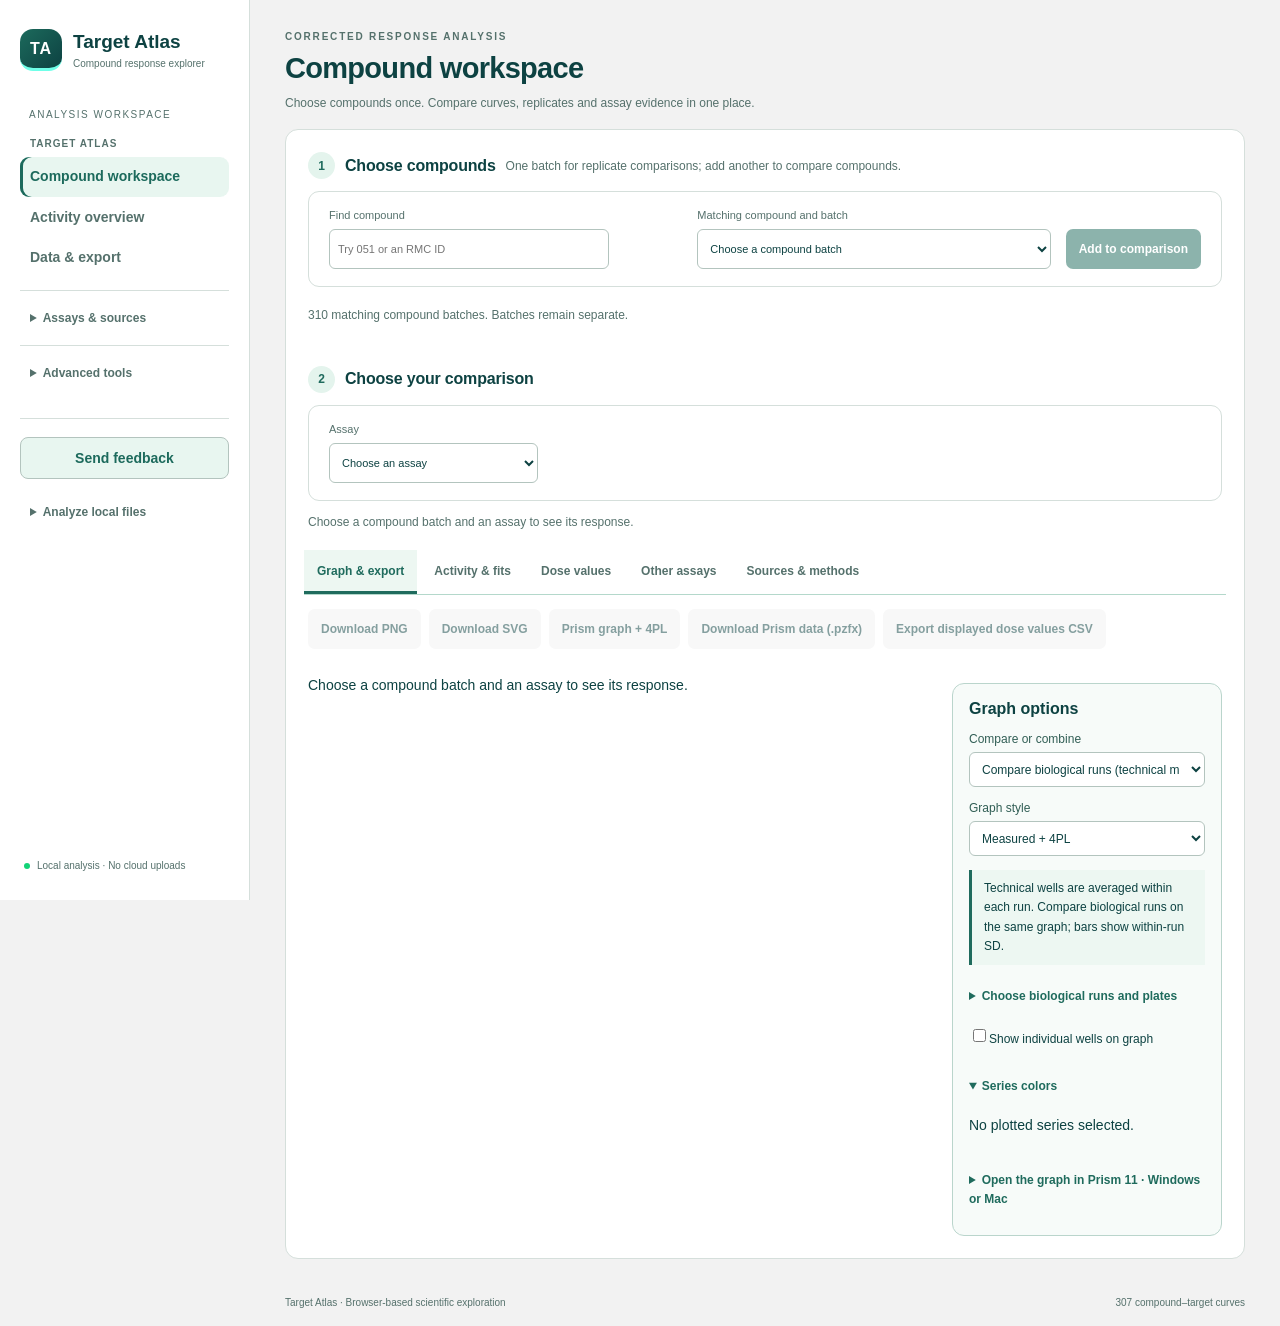
==== index.html @ edbc0d54 "Open compound workspace without preselected compounds or assays Require explicit compound, assay and" ====
<!doctype html>
<html lang="en">
<head><meta charset="utf-8"><meta name="viewport" content="width=device-width,initial-scale=1"><title>Target Atlas</title><link rel="stylesheet" href="./style.css?v=campaign-comparison-1"><link rel="stylesheet" href="./qc-view.css?v=green-heatmap-1"><link rel="stylesheet" href="./repeat-review.css?v=layout-polish-1"><link rel="stylesheet" href="./instrument-view.css?v=rvmd-palette-1"><link rel="stylesheet" href="./cypa-view.css?v=rvmd-palette-1"><link rel="stylesheet" href="./assays-view.css?v=rvmd-palette-1"><link rel="stylesheet" href="./crosslink-view.css?v=typed-compound-1"><link rel="stylesheet" href="./compound-batches.css?v=filtered-search-1"><link rel="stylesheet" href="./batch-comparison.css?v=rvmd-palette-1"><link rel="stylesheet" href="./data-export-view.css?v=aligned-filters-1"><link rel="stylesheet" href="./data-sources.css?v=rvmd-palette-1"><link rel="stylesheet" href="./scientist-start.css?v=layout-polish-1"><link rel="stylesheet" href="./feedback.css?v=rvmd-palette-1"><link rel="stylesheet" href="./compound-graphs.css?v=axis-menus-1"><link rel="stylesheet" href="./workspace.css?v=compact-bdr-3"></head>
<body>
<aside class="sidebar">
  <a href="#" class="brand"><span class="brand-mark">TA</span><span>Target Atlas<small>Compound response explorer</small></span></a>
  <a class="atlas-skip" href="#pageTitle">Go to data and results ↓</a>
  <div class="workspace-label">ANALYSIS WORKSPACE</div>
  <nav aria-label="Analysis views">
    <section class="nav-group workspace-primary"><h2>Target Atlas</h2><button class="nav-item" data-view="runComparison"><span class="nav-sequence" aria-hidden="true"></span>Compound workspace</button><button class="nav-item selected" data-view="overview"><span class="nav-sequence" aria-hidden="true"></span>Activity overview</button><button class="nav-item" data-view="dataExport"><span class="nav-sequence" aria-hidden="true"></span>Data &amp; export</button></section>
<details class="nav-tools"><summary>Assays &amp; sources</summary><button class="nav-item" data-view="assayEvidence"><span class="nav-sequence" aria-hidden="true"></span>Kd1 &amp; TR-FRET</button><button class="nav-item" data-view="crosslinking"><span class="nav-sequence" aria-hidden="true"></span>Crosslinking</button><button class="nav-item" data-view="dataSources"><span class="nav-sequence" aria-hidden="true"></span>Data sources</button></details>
<details class="nav-tools"><summary>Advanced tools</summary><button class="nav-item" data-view="curves"><span class="nav-sequence" aria-hidden="true"></span>Dose–response curves</button><button class="nav-item" data-view="compoundGraphs"><span class="nav-sequence" aria-hidden="true"></span>Compare compounds</button><button class="nav-item" data-view="batchComparison"><span class="nav-sequence" aria-hidden="true"></span>Compare batches</button><button class="nav-item" data-view="biologicalReplicates"><span class="nav-sequence" aria-hidden="true"></span>Compare replicates 1 &amp; 2</button><button class="nav-item" data-view="configurationComparison" hidden><span class="nav-sequence" aria-hidden="true"></span>Compare configurations</button><button class="nav-item" data-view="map"><span class="nav-sequence" aria-hidden="true"></span>Compound map</button><button class="nav-item" data-view="results"><span class="nav-sequence" aria-hidden="true"></span>Parameters &amp; hits</button><button class="nav-item" data-view="cypaDependency"><span class="nav-sequence" aria-hidden="true"></span>CypA inhibitor comparison</button><button class="nav-item" data-view="sourceReport"><span class="nav-sequence" aria-hidden="true"></span>Source parameter report</button><button class="nav-item" data-view="instrumentReadings"><span class="nav-sequence" aria-hidden="true"></span>Instrument readings</button><button class="nav-item" data-view="plateQC"><span class="nav-sequence" aria-hidden="true"></span>Raw plate QC</button><button class="nav-item" data-view="repeatQC"><span class="nav-sequence" aria-hidden="true"></span>Technical replicate review</button><button class="nav-item" data-view="normalizationAudit"><span class="nav-sequence" aria-hidden="true"></span>GDS normalization check</button><button class="nav-item" data-view="layoutAudit"><span class="nav-sequence" aria-hidden="true"></span>Verified plate assignments</button><button class="nav-item" data-view="methods"><span class="nav-sequence" aria-hidden="true"></span>Analysis methods</button></details>
  </nav>
  <section class="atlas-feedback-entry" aria-label="Feedback"><button id="sendAtlasFeedback" type="button">Send feedback</button></section>
  <details class="upload-tools"><summary>Analyze local files</summary><section class="upload-panel"><h2>Analyze files locally</h2><p>Choose corrected wells and matching parameters. Files stay in your browser and do not update the shared Atlas.</p>
    <label class="upload-box" for="files">Choose Excel or CSV files<input id="files" type="file" accept=".xlsx,.csv" multiple><span id="fileNames">.xlsx or tidy .csv</span></label>
    <button id="analyze" class="primary full">Analyze files</button>
    <details><summary>Paste a data table</summary><label class="sr-only" for="paste">CSV or tab-separated data</label><textarea id="paste" placeholder="compound,target,concentration_um,response,replicate" rows="6"></textarea><button id="analyzePaste" class="secondary full">Analyze pasted values</button></details>
    <a class="subtle-link" href="./template.csv" download>Download input template</a>
    <button id="demo" class="text-button">Reload selected Benchling ID</button>
  </section>
  </details>
  <div class="local-tag"><span></span>Local analysis · No cloud uploads</div>
</aside>
<main>
<details id="scientistStart" class="panel scientist-start" open>
  <summary><span><strong>Start with a question</strong><small>Choose a compound, an assay, a source file, or an export.</small></span></summary>
  <div class="scientist-start-grid">
    <section class="start-card"><h2>Find a compound</h2><p>Enter a base ID such as RMC-0741051, then choose its batch. Curves use the selected Benchling ID.</p><button type="button" class="secondary" data-start-view="curves" data-start-focus="globalCompoundSearch">Find compound curves</button></section>
    <section class="start-card"><h2>Browse an assay</h2><p>Choose selectivity, orientation, or Cyclin D1/CypA in the Benchling ID menu.</p><div class="start-assay-links"><button type="button" data-start-view="assayEvidence">Kd1 &amp; TR-FRET</button><button type="button" data-start-view="crosslinking">Crosslinking</button></div><button type="button" class="secondary" data-start-view="overview" data-start-focus="studySelect">Choose a Benchling ID</button></section>
    <section class="start-card"><h2>Trace a result</h2><p>See the source files and sheets, Benchling IDs, and guidance for reading each assay.</p><button type="button" class="secondary" data-start-view="dataSources">View data sources</button></section>
    <section class="start-card"><h2>Choose data to export</h2><p>Select data categories, measurements, and columns. Review the export scope before downloading.</p><button type="button" class="secondary" data-start-view="dataExport">Open data &amp; export</button></section>
  </div>
  <p class="start-context-note">Batch identifies the compound material. Plate, condition, time point, and replicate describe the experiment and remain separate.</p>
  <div class="start-sharing"><div><h2>Share this section</h2><p>The link opens this section with its Benchling ID and run settings. To share exact data selections, export Excel and include its Export details sheet.</p></div><button id="copyAtlasLink" type="button" class="secondary">Copy section link</button><p id="atlasShareStatus" class="start-share-status" role="status" aria-live="polite"></p></div>
</details><section class="panel study-select"><label for="studySelect">Benchling ID<select id="studySelect" aria-label="Benchling ID"><option value="EXP26007301">EXP26007301 · Cyclin D3 / E1 / K / CDK4</option><option value="EXP26007104">EXP26007104 · Cyclin D1 tag configurations</option><option value="EXP26003438">EXP26003438 · Cyclin D1/CypA follow-up</option></select></label><label id="selectivityReplicateField" for="selectivityReplicate" hidden>Selectivity biological replicate<select id="selectivityReplicate"><option value="1">Replicate 1 · 9 Oct 2026</option><option value="2" selected>Replicate 2 · 15 Oct 2026</option><option value="compare">Compare replicates 1 &amp; 2</option></select></label><label id="selectivityReferencePlateField" hidden>RMC-0741051 reference plate<select id="selectivityReferencePlate"><option value="1">Plate 1 · same batch -001</option><option value="2">Plate 2 · same batch -001</option></select></label><label id="d1ReplicateField" for="d1Replicate" hidden>Cyclin D1 biological replicate<select id="d1Replicate"><option value="1">Replicate 1 · 2 Sep 2026</option><option value="2">Replicate 2 · 3 Sep 2026</option><option value="compare">Compare replicates 1 &amp; 2</option></select></label><label id="d1ConditionField" for="d1Condition" hidden>CypA inhibitor condition<select id="d1Condition"><option value="A">A · No CypA inhibitor</option><option value="B" selected>B · +25 µM CypA inhibitor</option></select></label><label id="orientationReplicateField" hidden>Orientation biological replicate<select id="orientationReplicate"><option value="1">Replicate 1 · 25 Sep 2026</option><option value="2">Replicate 2 · 30 Sep 2026</option><option value="compare">Compare replicates 1 &amp; 2</option></select></label><label id="orientationModeField" hidden>Response source<select id="orientationMode"><option value="gds">Latest GDS corrected · ratio based</option><option value="ratio">Ratio normalized · independent reanalysis</option></select></label><div class="study-actions"><button id="openDataSources" type="button" class="secondary">View data sources</button><button id="compareReplicates" class="primary compare-replicates-button">Compare replicates 1 &amp; 2</button></div></section>
<section class="panel experiment-profile"><div class="eyebrow">ASSAY CONTEXT</div><h2 id="experimentTitle"></h2><p id="experimentDescription"></p><p><strong>Benchling ID:</strong> <span id="experimentId"></span></p><div id="studyContext"></div><p id="studyLinks"></p><details><summary>Edit assay details</summary><form id="profileForm"><label>Assay title<input id="profileTitle" required></label><label>Description<textarea id="profileDescription" rows="2"></textarea></label><label>Benchling ID<input id="profileId"></label><label>Benchling link (optional)<input id="profileBenchling" placeholder="Not entered"></label><button class="secondary" type="submit">Save details in this browser</button><p class="section-note">Update these details when loading another assay. Local edits are not published to colleagues.</p></form></details></section>
  <header class="page-header"><div><div class="eyebrow">CORRECTED RESPONSE ANALYSIS</div><h1 id="pageTitle">Activity overview</h1><p id="datasetLabel">Loading the selected Benchling ID…</p></div><div class="activity-controls"><div class="threshold-field"><label for="threshold">Active when Cmax &gt;</label><input id="threshold" type="number" value="120" step="1"><select id="cmaxPreset" aria-label="Cmax preset"><option value="100">100</option><option value="110">110</option><option value="120" selected>120</option><option value="130">130</option><option value="150">150</option><option value="custom">Custom</option></select><span>Strict cutoff · unrounded values</span></div><label class="ec50-field" for="ec50Range">Reported EC50 range<select id="ec50Range"><option value="all">All ranges (Cmax only)</option><option value="le1">≤1 µM</option><option value="one3">&gt;1–3 µM</option><option value="three10">&gt;3–10 µM</option><option value="gt10">&gt;10 µM</option></select></label></div></header>
  <form id="globalCompoundForm" class="panel global-compound-search" role="search" aria-label="Find a compound across analysis views"><label for="globalCompoundSearch">Find a compound<input id="globalCompoundSearch" type="search" placeholder="Type a full or partial RMC ID" autocomplete="off"></label><datalist id="compoundNames"></datalist><button class="primary" type="submit">Open curves</button><button id="globalCompareBatches" class="secondary" type="button">Compare batches</button><button id="globalCompareCompound" class="secondary" type="button">Compare replicates 1 &amp; 2</button><p id="globalCompoundStatus" class="section-note" role="status" aria-live="polite">Search by full ID or part of the number. Choose a suggestion to distinguish batches.</p></form>
  <div id="status" class="status" role="status" aria-live="polite" hidden></div>
  <div id="orientationNotice" hidden></div><div id="selectivityIdentityNotice" class="assay-notice" hidden></div><div id="basisNote" class="basis-note"></div><p id="filterNote" class="filter-note" role="status" aria-live="polite"></p>
  <section id="overview" class="view">
    <label class="check reference-toggle" id="referenceToggle"><input id="includeReference" type="checkbox">Include positive reference in activity summaries</label><p id="referenceNote" class="section-note"></p><div id="metrics" class="metrics"></div><div id="sourceSummary"></div>
    <div class="two-col"><section class="panel"><div class="panel-heading"><div><h2 id="rankingTitle">Which target has the most hits?</h2><p>Active compounds / compounds tested per target</p></div><button class="export-svg" data-plot="ranking" aria-label="Export target ranking as SVG">Export SVG</button></div><div id="ranking" class="plot"></div></section>
    <section class="panel"><div class="panel-heading"><div><h2>Activity overlap</h2><p>Exact combinations of active targets</p></div><button class="export-svg" data-plot="overlap" aria-label="Export activity overlap as SVG">Export SVG</button></div><div id="overlap" class="plot"></div></section></div>
    <section class="panel overview-leader-panel"><div class="panel-heading"><div><h2>Compounds with the highest response and reported potency</h2><p>Lower EC50 indicates stronger potency. Bound values such as &gt;10 µM are excluded from exact EC50 rankings. All tied leaders are shown; QC flags remain visible.</p></div><label>Ranking scope<select id="overviewLeaderScope"><option value="all">All included compounds</option><option value="active">Meets selected activity criteria</option></select></label></div><p id="overviewLeaderContext" class="section-note"></p><div id="overviewLeaders" class="table-scroll"></div><p class="section-note">Each summary uses the selected biological replicate, condition and response source separately. Cmax rankings are separated by measurement basis when definitions differ. These are descriptive rankings, not tests of biological significance.</p></section>
    <section class="panel potency-panel"><div class="panel-heading"><div><h2>Compound counts by EC50 range</h2><p>Click a count to see and search its compounds. Each batch–target pair is counted once. Both tables use the Cmax cutoff above, with their own measurement basis; the reported EC50 filter does not restrict these tables.</p><p class="potency-scroll-hint">Swipe tables sideways to see all ranges and result columns.</p></div></div><h3>GDS-reported EC50</h3><p id="potencyGdsContext" class="section-note"></p><div id="potencySummary" class="table-scroll"></div><h3 class="potency-refit-heading">Independent-fit EC50</h3><p id="potencyRefitContext" class="section-note"></p><div id="potencyRefitSummary" class="table-scroll"></div><details class="potency-explanation"><summary>What is an independent fit?</summary><p>A separate 4-parameter dose–response fit calculated from the measured well responses. It estimates the concentration halfway between its fitted lower and upper response levels. These are existing atlas estimates, not new measurements. They can differ from GDS because fitting settings and response processing differ. The atlas fit uses free lower and upper response levels and a Hill slope constrained to 0.1–5. Its EC50 search can extend beyond the tested concentrations.</p><p>Flagged fits remain in the counts and carry warnings in the lists and exports. Check the curve before interpreting them: an estimate outside the tested range or from a poorly constrained curve is uncertain. GDS qualifiers and source QC remain separate; a bound is assigned only when its entire allowed range fits a single band.</p></details><section id="overviewCompoundList" class="overview-compound-list" aria-labelledby="overviewListHeading" hidden><div class="panel-heading"><h3 id="overviewListHeading" tabindex="-1"></h3><button id="closeOverviewList" type="button" class="secondary">Close compound list</button></div><p id="overviewListContext" class="section-note"></p><div class="toolbar"><label>Find compound<input id="overviewListSearch" type="search" placeholder="Full or partial RMC ID" autocomplete="off"></label><button id="compareD1Campaign" type="button" class="secondary" hidden aria-expanded="false" aria-controls="campaignComparison">Compare with Cyclin D1/CypA</button><button id="graphOverviewList" type="button" class="primary">Graph these compounds</button><button id="exportOverviewList" type="button" class="secondary">Export visible compounds CSV</button></div><p id="overviewListCount" class="section-note" role="status" aria-live="polite"></p><section id="campaignComparison" hidden aria-labelledby="campaignComparisonHeading"><h3 id="campaignComparisonHeading" tabindex="-1">Compare with Cyclin D1/CypA</h3><p class="section-note">Cyclin D1/CypA · Benchling ID EXP26003438 · GDS-reported Cmax and EC50 · No CypA inhibitor. Biological replicate and run date are not identified in this source report.</p><p class="section-note">Exact compound-and-batch matches only. EC50 bounds and QC are retained. Cmax depends on the assay context; these results alone do not establish selectivity. The comparison follows the list and search above.</p><button id="exportCampaignComparison" type="button" class="secondary" disabled>Export visible comparison CSV</button><p id="campaignComparisonCount" class="section-note" role="status"></p><p class="potency-scroll-hint">Swipe sideways to compare both campaigns and see source details.</p><div id="campaignComparisonTable" class="table-scroll" tabindex="0" role="region" aria-label="GDS cross-campaign comparison"></div></section><div id="overviewListTable" class="table-scroll"></div></section></section>
    <section class="panel heat-panel"><div class="panel-heading"><div><h2 id="heatTitle">Compound × target activity map</h2><p>Click a cell to inspect its dose–response curve.</p></div><div class="compact-controls"><label>Find compound<input id="heatSearch" type="search" placeholder="Full or partial RMC ID" autocomplete="off"></label><button id="clearHeatSearch" class="secondary" type="button">Show all</button><label>Order<select id="heatOrder"><option value="activity">Active target count</option><option value="cluster">Clustered response profiles</option><option value="name">Compound name</option></select></label><label>Display<select id="heatMode"><option value="cmax">Cmax values</option><option value="binary">Meets selected criteria</option><option value="ec50">Reported EC50 ranges</option></select></label></div></div><div id="heatLegend" class="heat-legend"></div><p id="heatSearchCount" class="section-note" role="status" aria-live="polite"></p><div id="heatmap" class="table-scroll"></div></section>
  </section>
  <section id="runComparison" class="view" hidden></section><section id="compoundGraphs" class="view" hidden></section>
  <section id="curves" class="view" hidden>
    <div class="toolbar"><label>Find compound<input id="compoundSearch" type="search" list="compoundNames" placeholder="Type an RMC ID" autocomplete="off" aria-label="Type a compound RMC ID"></label><label>Compound<select id="compound"></select></label><label class="compound-batch-field">Batch<select id="compoundBatch" aria-label="Curve compound batch"></select></label><label class="check"><input id="sharedScale" type="checkbox" checked>Shared response scale</label><label class="check"><input id="showWells" type="checkbox" checked>Show individual wells</label><label class="check"><input id="residuals" type="checkbox">Show residuals</label><button id="previousCompound" class="secondary" aria-label="Previous compound">Previous</button><button id="nextCompound" class="secondary" aria-label="Next compound">Next</button><button id="compareCompoundGraphs" class="primary" type="button">Compare compounds on a graph</button><button id="compareCompoundBatches" class="secondary" type="button">Compare this compound’s batches</button><button id="compareCompoundReplicates" class="primary">Compare this compound · replicates 1 &amp; 2</button><button id="pdfSelected" class="secondary">Print / save compound PDF</button><button id="pdfAll" class="secondary">Print / save all curves PDF</button></div>
    <p id="curveSummary" class="section-note"></p><div id="curveSourcePotency"></div><div id="curveGrid" class="curve-grid"></div>
    <div class="legend"><span><i class="legend-line"></i>Dose means ± SD</span><span><i class="legend-line dashed"></i>Independent 4PL</span><span>○ Individual wells</span><span><i class="legend-line cutoff"></i>Activity cutoff</span></div><div id="curveAssays"></div><div id="curveCrosslink"></div>
  </section>
  <section id="map" class="view" hidden>
    <div class="two-col map-layout"><section class="panel"><div class="panel-heading"><div><h2 id="mapTitle">Compound response similarity</h2><p id="mapDescription">PCA of standardized Cmax profiles. Nearby points have similar measured responses.</p></div><button class="export-svg" data-plot="pca">Export SVG</button></div><div id="pca" class="plot"></div><div id="mapLegend" class="legend"></div><p id="pcaNote" class="section-note"></p></section>
    <section class="panel profile-panel"><h2 id="fingerprintTitle">Response fingerprint</h2><label class="stacked-label" for="mapCompoundSearch">Find compound<input id="mapCompoundSearch" type="search" list="compoundNames" placeholder="Full or partial RMC ID" autocomplete="off"></label><p id="mapCompoundSearchStatus" class="section-note" role="status" aria-live="polite"></p><label class="stacked-label">Selected compound<select id="mapCompound"></select></label><label class="stacked-label compound-batch-field">Batch<select id="mapCompoundBatch" aria-label="Map compound batch"></select></label><div id="fingerprint" class="plot"></div><button id="mapToCurves" class="secondary full">Inspect dose–response curves</button><p id="mapProfileDescription" class="section-note">Point colors identify the highest-response target. This map describes assay profiles, not chemical structures or mechanisms.</p></section></div>
    <section class="panel"><div class="panel-heading"><div><h2 id="correlationTitle">Target profile relationships</h2><p>Spearman correlation of compound Cmax ranks across targets</p></div></div><div id="correlation" class="table-scroll"></div><p class="section-note">Descriptive correlations only. Shared activity does not demonstrate a shared mechanism.</p></section>
  </section>
  <section id="dataSources" class="view" hidden></section><section id="dataExport" class="view" hidden></section>
  <section id="results" class="view" hidden>
    <div class="toolbar"><label>Search compound<input id="search" type="search" placeholder="RMC-…"></label><label>Target<select id="targetFilter"><option value="">All targets</option></select></label><label>Source classification<select id="sourceMode"><option value="">All source classifications</option></select></label><label class="check"><input id="activeOnly" type="checkbox">Active only</label><button id="openDataExport" type="button" class="primary">Choose data &amp; export Excel / PDF</button><button id="exportVisibleResults" type="button" class="secondary">Export displayed table CSV</button><button id="exportResults" class="secondary">Export all parameters CSV</button><button id="exportActive" class="primary">Export active compounds CSV</button></div><p id="resultCount" class="section-note"></p><div id="resultsTable" class="table-scroll result-table"></div>
  </section>
  <section id="plateQC" class="view" hidden></section><section id="repeatQC" class="view" hidden><div id="repeatReview"></div></section>
  <section id="batchComparison" class="view" hidden></section><section id="configurationComparison" class="view" hidden></section><section id="biologicalReplicates" class="view" hidden></section><section id="assayEvidence" class="view" hidden></section><section id="crosslinking" class="view" hidden></section><section id="cypaDependency" class="view" hidden></section><section id="instrumentReadings" class="view" hidden></section><section id="sourceReport" class="view" hidden></section><section id="normalizationAudit" class="view" hidden></section><section id="layoutAudit" class="view" hidden></section><section id="methods" class="view" hidden><div class="methods-layout"><section class="panel"><h2>How the analysis works</h2>
    <dl><dt>Corrected input</dt><dd>The analyzer format uses the QC Layer “Corrected” column. For tidy CSV, response values are used exactly as entered. All concentrations are in µM. Files are parsed locally without executing workbook instructions.</dd>
    <dt>Activity definition</dt><dd>Cmax strictly above the adjustable cutoff is active. When available, the matching parameter export’s “Activity (cmax)” is used. With corrected wells only, Cmax is the maximum observed dose mean and is labeled accordingly. These definitions can produce different hit lists.</dd>
    <dt>EC50 ranges and combined criteria</dt><dd>The ranges are ≤1, &gt;1 to ≤3, &gt;3 to ≤10, and &gt;10 µM. Choosing one range requires both Cmax above the cutoff and a reported EC50 assignable to that range. “All ranges” uses Cmax alone. Independent refits are not substituted for missing reported EC50. Qualified values are assigned only if their full allowed interval fits a single range: &gt;10 µM is in the &gt;10 range, whereas &gt;3 µM is unresolved. Missing and unresolved values remain distinct. Values within 1 × 10⁻⁷ relative of 1, 3 or 10 are treated as that boundary to accommodate float32 M-to-µM conversion noise; source values in exports are preserved.</dd>
    <dt>Reported parameters</dt><dd>Reported qAC50 values are converted from M to µM. Qualifiers such as “&gt;” are retained. Reported Sinf, S0, R², Valid and QC issues are kept separate from independent refits.</dd>
    <dt>Independent 4PL fit</dt><dd>Unweighted least squares on individual positive-dose wells. The baseline, high-dose plateau, EC50 and Hill slope are estimated. Increasing and decreasing curves are supported. Hill is bounded to 0.1–5; the EC50 search extends two log units beyond the tested doses. These fits do not reproduce the analyzer’s custom constraints.</dd>
    <dt>Model equation</dt><dd><code>y = S0 + (Sinf − S0) / [1 + (EC50 / x)^Hill]</code><br>The EC50 is the midpoint between fitted plateaus, not necessarily the concentration at which the response equals 50 or 120.</dd>
    <dt>Fit limitations</dt><dd>Flags identify out-of-range EC50, R² below 0.70, a slope at its bound, amplitude below 20 response units, extreme plateau extrapolation and non-monotonic dose means. Flags do not remove doses or override your Cmax activity rule.</dd>
    <dt>Replicates and exclusions</dt><dd>Masked or ignored wells are excluded. Zero-dose observations are shown in the dose table but excluded from log-axis fitting. SD reflects variation between wells at each dose; it is not a confidence interval or proof of biological reproducibility.</dd>
    <dt>Raw plate and replicate QC</dt><dd>Raw CV is 100 × sample SD / mean, calculated separately for each exported channel, only with at least two valid measurements and a positive mean. DMSO controls use source-assigned wells in column 22; inhibitory controls use column 23 (without HaloTag per experiment setup). Sample pairs must match compound, target, dose, plate and physical layout. Raw CV and corrected response gaps are distinct measures. Adjustable review flags and plate patterns are descriptive; they do not exclude wells or establish assay acceptance. Two technical wells do not establish biological reproducibility.</dd><dt>PCA compound map</dt><dd>Complete Cmax profiles are standardized separately for each target and decomposed by SVD. Axis labels show variance explained. Compounds with missing target values are excluded from PCA, with the excluded count displayed. Arrows show target loading directions, scaled for display.</dd>
    <dt>Heatmap clustering</dt><dd>Average-linkage hierarchical clustering using Euclidean distances between standardized Cmax profiles. The ordering highlights similar assay profiles; it does not discover chemical scaffolds.</dd>
    <dt>Activity overlap</dt><dd>Compounds are grouped by their exact set of active targets, including a “None” group. Each compound is counted once in the overlap view.</dd>
    <dt>Spearman relationships</dt><dd>Pairwise Spearman rank correlations use compounds tested on both targets. Ties receive average ranks. The pairwise sample size is shown; no p-values or causal interpretations are assigned.</dd>
    <dt>Scope</dt><dd>This is an exploratory browser application, not a validated replacement for Prism. The included Cyclin D1/CypA experiment has two biological replicates (folders 20260902 and 20260904); each is analyzed separately, and each has matched no-inhibitor and +25 µM CypA-inhibitor curves. This is descriptive with n=2: no biological significance tests or confidence intervals are supplied. Use an agreed statistical design and additional biological replicates for inferential comparisons. The selectivity experiment EXP26007301 also retains two separate biological runs (9 Oct and 15 Oct 2026), each with technical duplicates. Select a run for raw QC and individual results, or use Biological replicates for overlays and observed peak comparisons. No biological significance tests are performed.</dd></dl>
    <p><a href="https://www.graphpad.com/support/faq/will-prism-do-a-three-parameter-or-four-parameter-logistic-fit-to-my-data/" target="_blank" rel="noreferrer">GraphPad: four-parameter dose–response models</a> · <a href="https://scikit-learn.org/stable/modules/decomposition.html#pca" target="_blank" rel="noreferrer">PCA reference</a></p>
    </section><section class="panel"><h2>Current Benchling ID</h2><div id="experimentDetails"></div><h3>Upload formats</h3><p>Use the well-level and optional parameter-level analyzer exports from the same experiment. Upload one biological run at a time. Included biological runs can be compared in their dedicated views and are not pooled as technical wells.</p><p>Tidy input columns:</p><pre>compound,target,concentration_um,response,replicate</pre><p>One well per row. Optional columns: masked, ignored. Paste CSV or a table copied from Excel with these headers.</p><p>Uploaded values are parsed and analyzed inside your browser, with no data upload to a server. Reloading clears the analysis; export results you want to retain. Compound labels use the base RMC identifier with a separate Compound Management batch. Complete batch identifiers and original source labels are retained for data identity and export.</p></section></div></section>
  <footer>Target Atlas · Browser-based scientific exploration <span id="footerStats"></span></footer>
</main>
<div id="tooltip" class="tooltip" role="tooltip" hidden></div>
<script src="./graph-format.js?v=prism-axes-1"></script><script src="./parse.js?v=orientation-ratio-config-2"></script><script src="./client.js?v=orientation-ratio-config-2"></script><script src="./potency.js?v=rep2-gds-parameters-1"></script><script src="./overview-details.js?v=benchling-id-1"></script><script src="./exports.js?v=benchling-id-1"></script><script src="./plate-qc.js?v=rep2-gds-parameters-1"></script><script src="./qc-view.js?v=green-heatmap-1"></script><script src="./repeat-review.js?v=layout-polish-1"></script><script src="./instrument-view.js?v=rvmd-palette-1"></script><script src="./assays-view.js?v=compound-management-1"></script><script src="./cypa-view.js?v=compound-response-1"></script><script src="./normalization-view.js?v=rep2-gds-parameters-1"></script><script src="./selectivity-view.js?v=biological-graphs-1"></script><script src="./orientation-mapping.js?v=orientation-ratio-config-2"></script><script src="./orientation-view.js?v=prism-guidelines-1"></script><script src="./crosslink-hits.js?v=compound-management-1"></script><script src="./crosslink-compare.js?v=rvmd-palette-1"></script><script src="./crosslink-view.js?v=workspace-1"></script><script src="./engine.js?v=same-batch-1"></script><script src="./selectivity-identity.js?v=same-batch-1"></script><script src="./compound-batches.js?v=compound-management-1"></script><script src="./data-catalog.js?v=benchling-id-1"></script><script src="./data-export-view.js?v=benchling-id-1"></script><script src="./data-sources.js?v=benchling-id-1"></script><script src="./batch-comparison.js?v=compound-management-2"></script><script src="./compound-graphs.js?v=compound-response-1"></script><script src="./classification-counts.js?v=classification-list-1"></script><script src="./campaign-comparison.js?v=campaign-comparison-1"></script><script src="./prism-export.js?v=prism-handoff-1"></script><script src="./prism-native.js?v=compound-response-1"></script><script src="./graph-options.js?v=clickable-bdr-2"></script><script src="./run-comparison.js?v=neutral-workspace-1"></script><script src="./biological-graphs.js?v=prism-guidelines-1"></script><script src="./app.js?v=compound-response-1"></script>
<script src="./scientist-start.js?v=workspace-1"></script>
<script src="./feedback-config.js?v=feedback-1"></script>
<script src="./feedback.js?v=benchling-id-1"></script>
</body></html>
---- style.css ----
/* RVMD 2026 palette: Balanced Green #1C6A5C, Humble Green #0D4242,
   Sincere Green #55716C, Functional Gray #F2F2F2, mint #6FFFE8 and
   Progressive Green #13D377. Chart accents use the supplied secondary palette.
   Light green surfaces are tints; the source template stays outside the site. */
:root{--ink:#0d4242;--muted:#55716c;--blue:#1c6a5c;--border:#d5dfdb;--bg:#f2f2f2;--panel:#fff;--green:#1c6a5c;--orange:#c44202;font-family:-apple-system,BlinkMacSystemFont,'Segoe UI',Arial,sans-serif;color:var(--ink);font-size:14px}
*{box-sizing:border-box}body{margin:0;background:var(--bg)}button,input,select,textarea{font:inherit}button,a,input,select,summary{touch-action:manipulation}button{cursor:pointer}button:disabled{opacity:.5;cursor:wait}a{color:var(--blue)}.sidebar{position:fixed;inset:0 auto 0 0;width:250px;background:#fff;border-right:1px solid var(--border);padding:29px 20px;display:flex;flex-direction:column;overflow-y:auto;z-index:4}.brand{display:flex;align-items:center;gap:11px;color:var(--ink);font-size:19px;font-weight:650;text-decoration:none}.brand-mark{display:grid;place-items:center;width:42px;height:42px;border-radius:13px;color:#fff;background:var(--blue);font-size:16px;letter-spacing:1px}.brand small{display:block;font-size:10px;color:var(--muted);font-weight:450;margin-top:5px}.workspace-label{font-size:10px;letter-spacing:1.5px;color:#55716c;margin:38px 9px 15px}.nav-item{width:100%;border:0;background:transparent;text-align:left;padding:13px 10px;border-radius:9px;margin:2px 0;color:var(--muted);font-weight:550;display:flex;gap:13px;align-items:center}.nav-item span{font-size:11px;color:#95a1b4}.nav-item.selected{background:#e8f6f0;color:var(--blue)}.nav-item.selected span{color:var(--blue)}.upload-panel{margin-top:30px;padding-top:22px;border-top:1px solid var(--border)}.upload-panel h2{font-size:14px;margin:0 0 9px}.upload-panel p{font-size:12px;line-height:1.65;color:var(--muted);margin:0 0 15px}.upload-box{position:relative;display:block;background:#f7f9fc;border:1px dashed #b8c8df;border-radius:10px;padding:19px 11px;text-align:center;font-size:12px;color:var(--blue);cursor:pointer}.upload-box input{display:block;width:100%;margin:11px 0;font-size:10px;color:var(--muted)}.upload-box span{display:block;color:var(--muted);font-size:11px;overflow-wrap:anywhere;line-height:1.5}button.primary,button.secondary,.export-svg{border:0;border-radius:7px;padding:10px 13px;font-size:12px;font-weight:600;white-space:nowrap}.primary{background:var(--blue);color:#fff}.secondary,.export-svg{background:#f2f2f2;color:#0d4242}.primary:hover{background:#0d4242}.secondary:hover,.export-svg:hover{background:#dfe9f5}.full{width:100%;margin:13px 0 3px}.subtle-link,.text-button{display:block;margin:12px 0;font-size:11px;text-align:center}.text-button{width:100%;background:transparent;border:0;color:var(--blue);padding:0}.upload-panel details{margin-top:17px;color:var(--muted);font-size:12px}.upload-panel textarea{width:100%;margin-top:12px;font-size:11px;padding:10px;border:1px solid var(--border);border-radius:6px}.local-tag{margin-top:auto;padding:28px 4px 0;font-size:10px;color:#55716c;display:flex;gap:7px;align-items:center}.local-tag span{width:6px;height:6px;border-radius:50%;background:#13d377}main{margin-left:250px;padding:31px 35px 18px;max-width:1720px}.page-header{display:flex;align-items:flex-start;justify-content:space-between;gap:20px;margin-bottom:23px}.eyebrow{color:var(--muted);font-size:10px;letter-spacing:1.8px;font-weight:600}h1{font-size:29px;letter-spacing:-.7px;font-weight:650;margin:10px 0 8px}.page-header p{margin:0;color:var(--muted);font-size:12px;max-width:780px;line-height:1.7}.threshold-field{display:grid;grid-template-columns:auto 75px;gap:8px 12px;align-items:center;margin-top:9px;flex-shrink:0;font-size:12px}.threshold-field input{padding:9px 10px;font-size:16px;font-weight:600;width:75px}.threshold-field span{grid-column:1/3;font-size:10px;color:var(--muted);text-align:right}input,select,textarea{color:var(--ink);background:#fff;border:1px solid #b3c4be;border-radius:6px;padding:8px;min-height:35px}button:focus-visible,a:focus-visible,input:focus-visible,select:focus-visible{outline:3px solid #1c6a5c;outline-offset:2px}.basis-note{font-size:11px;color:var(--muted);line-height:1.7;margin:-4px 0 19px}.status{border-radius:8px;padding:14px 17px;background:#e8f0ff;color:#275490;margin-bottom:17px;font-size:13px}.status.error{background:#fcece9;color:#9e3b2e}.metrics{display:grid;grid-template-columns:repeat(4,minmax(0,1fr));gap:15px;margin-bottom:22px}.metric{background:#fff;border:1px solid var(--border);border-radius:12px;padding:20px}.metric-label{font-size:11px;color:var(--muted);margin-bottom:9px}.metric-value{font-size:28px;font-weight:600;letter-spacing:-.7px}.metric-note{font-size:11px;color:var(--muted);margin-top:8px}.metric.highlight{background:#e8f6f0;border-color:#a6cfc1}.two-col{display:grid;grid-template-columns:1.03fr 1fr;gap:20px}.panel{background:var(--panel);border:1px solid var(--border);border-radius:13px;padding:22px;min-width:0}.panel-heading{display:flex;justify-content:space-between;align-items:flex-start;gap:12px;margin-bottom:16px}.panel h2,.panel-heading h2{margin:0;font-size:15px;font-weight:650;letter-spacing:-.2px}.panel-heading p{font-size:11px;line-height:1.6;color:var(--muted);margin:7px 0 0}.panel h3{font-size:13px;margin:25px 0 10px}.plot{width:100%;min-height:100px}.plot svg{display:block;width:100%;overflow:visible}.plot text{font-family:-apple-system,BlinkMacSystemFont,'Segoe UI',Arial,sans-serif;fill:var(--muted);font-size:11px}.plot .axis-title{font-size:11px;fill:var(--muted)}.plot .plot-title{font-size:13px;fill:var(--ink);font-weight:600}.plot .gridline{stroke:#e5eaf1;stroke-width:1}.plot .strong-label{fill:var(--ink);font-weight:600}.heat-panel{margin-top:21px}.compact-controls{display:flex;gap:14px;flex-wrap:wrap}.compact-controls label{display:flex;gap:8px;align-items:center;font-size:11px;color:var(--muted)}.compact-controls select{font-size:11px;padding:6px;min-height:30px}.table-scroll{overflow-x:auto;width:100%}table{border-collapse:collapse;width:100%;font-size:12px}th{text-align:left;color:var(--muted);font-weight:550;background:#f2f2f2;padding:12px 13px;border-bottom:1px solid var(--border);white-space:nowrap}td{padding:10px 13px;border-bottom:1px solid #edf0f4;white-space:nowrap}td.num,th.num{text-align:right;font-variant-numeric:tabular-nums}.heatmap-table{table-layout:fixed;min-width:600px}.heatmap-table th:first-child{width:215px}.heatmap-table th:last-child{width:90px}.heatmap-table td{padding:5px 8px;border:0;height:39px}.heatmap-table td:first-child{font-weight:550}.heatmap-table td button{border:0;width:100%;padding:9px 7px;border-radius:4px;text-align:center;font-size:12px;font-weight:550;position:relative}.heatmap-table td button .qc-dot{position:absolute;right:5px;top:3px;font-size:9px}.heatmap-table td button:hover{outline:2px solid #1c6a5c;outline-offset:-2px}.heat-legend{display:flex;align-items:center;gap:10px;color:var(--muted);font-size:11px;flex-wrap:wrap;margin:0 0 15px}.gradient{height:8px;width:110px;background:linear-gradient(90deg,#f7fbf8 0%,#dcefe3 var(--heat-reference,50%),#1c6a5c 100%);border-radius:4px}.toolbar{display:flex;flex-wrap:wrap;gap:15px;align-items:end;margin-bottom:18px;background:#fff;padding:17px 20px;border:1px solid var(--border);border-radius:11px}.toolbar label{font-size:11px;color:var(--muted);display:flex;flex-direction:column;gap:7px}.toolbar select{min-width:185px;max-width:280px}.toolbar input[type=search]{min-width:220px;max-width:280px}.toolbar label.check{flex-direction:row;align-items:center;align-self:center;gap:7px;font-size:12px}.check input{min-height:auto;width:15px;height:15px;accent-color:var(--blue)}.curve-grid{display:grid;grid-template-columns:repeat(2,minmax(0,1fr));gap:20px}.curve-card{border:1px solid var(--border);border-radius:12px;padding:19px 20px;background:#fff;min-width:0}.curve-top{display:flex;justify-content:space-between;align-items:center;margin-bottom:8px;gap:8px}.curve-top h2{font-size:14px;margin:0}.pill{display:inline-block;font-size:10px;line-height:1.3;border-radius:5px;padding:5px 7px;background:#e4f4ed;color:#1c6a5c;font-weight:600}.pill.neutral{background:#edf0f5;color:#55716c}.curve-numbers{display:flex;flex-wrap:wrap;gap:10px 17px;font-size:11px;color:var(--muted);margin:10px 0}.curve-numbers b{font-weight:600;color:var(--ink)}.fit-flags{margin:8px 0;font-size:11px;color:#9c6729;background:#fff8ed;padding:8px 10px;line-height:1.7;border-radius:5px}.fit-flags.good{color:var(--muted);background:#f2f2f2}.source-flags{font-size:10px;color:var(--muted);line-height:1.8;overflow-wrap:anywhere}.dose-table{margin-top:14px;font-size:11px}.dose-table summary{cursor:pointer;color:var(--blue)}.dose-table td,.dose-table th{padding:6px 7px;font-size:10px}.section-note{font-size:11px;line-height:1.8;color:var(--muted);margin:11px 0 18px}.legend{display:flex;gap:16px;flex-wrap:wrap;font-size:11px;color:var(--muted);margin:18px 0 9px;align-items:center}.legend span{display:flex;align-items:center;gap:6px}.legend-line{width:24px;border-top:2px solid #557fae;display:inline-block}.legend-line.dashed{border-top-style:dashed}.legend-line.cutoff{border-top:1px dashed #9aa5b5}.legend-dot{display:inline-block;width:9px;height:9px;border-radius:50%}.map-layout{grid-template-columns:minmax(0,1.9fr) minmax(280px,1fr)}.map-layout+.panel{margin-top:20px}.stacked-label{display:flex;flex-direction:column;gap:8px;font-size:11px;color:var(--muted);margin:20px 0 15px}.stacked-label select{width:100%}.profile-panel .section-note{margin-bottom:0}.result-table{border:1px solid var(--border);border-radius:10px;background:#fff;max-height:720px;overflow:auto}.result-table th{position:sticky;top:0;z-index:1}.result-table td{font-size:11px}.result-table tr:hover td{background:#eff7f4}.compound-link{color:var(--blue);border:0;background:transparent;padding:0;font-size:11px;cursor:pointer}.qc-cell{max-width:290px;white-space:normal;line-height:1.6;color:#96672b}.result-table td:first-child{min-width:190px}.methods-layout{display:grid;grid-template-columns:minmax(0,1.7fr) minmax(280px,1fr);gap:20px}.methods-layout p,.methods-layout dd{font-size:12px;line-height:1.85;color:var(--muted)}dt{font-size:13px;font-weight:600;margin:24px 0 8px}dd{margin:0}dl{margin:0}pre{overflow-x:auto;background:#f2f2f2;font-size:11px;line-height:1.8;padding:12px;border-radius:6px}code{font-size:11px}.tooltip{position:fixed;max-width:350px;background:#0d4242;color:#fff;padding:10px 13px;border-radius:7px;font-size:11px;line-height:1.65;z-index:30;pointer-events:none;box-shadow:0 7px 23px #0d424220}footer{display:flex;justify-content:space-between;gap:15px;flex-wrap:wrap;padding-top:23px;color:#55716c;font-size:10px;margin-top:15px}.sr-only{position:absolute;width:1px;height:1px;padding:0;margin:-1px;overflow:hidden;clip:rect(0,0,0,0);white-space:nowrap;border:0}[hidden]{display:none!important}.empty{padding:32px;text-align:center;color:var(--muted);font-size:12px;line-height:1.8}.correlation-table th:first-child{min-width:130px}.correlation-table td{text-align:center;font-variant-numeric:tabular-nums}.correlation-table small{display:block;font-size:10px;margin-top:5px;color:var(--muted)}
@media(min-width:1600px){main{padding-left:45px;padding-right:45px}.panel{padding:25px}}
@media(max-width:1150px){.sidebar{width:215px;padding:24px 15px}main{margin-left:215px;padding:25px 24px}.page-header{flex-wrap:wrap}.two-col{grid-template-columns:1fr}.map-layout{grid-template-columns:minmax(0,1.7fr) minmax(240px,1fr)}.metrics{gap:10px}.metric{padding:16px}.panel-heading{flex-wrap:wrap}.methods-layout{grid-template-columns:1fr}}
@media(max-width:850px){.sidebar{position:static;width:100%;padding:18px 20px;overflow:visible;border-right:0;border-bottom:1px solid var(--border)}.sidebar nav{display:flex;flex-wrap:wrap;gap:4px;margin-top:16px}.nav-item{width:auto;padding:9px;font-size:11px}.nav-item span{display:none}.workspace-label{display:none}.upload-panel{margin-top:15px;padding-top:15px;display:grid;grid-template-columns:1fr 1fr;gap:10px}.upload-panel h2,.upload-panel p{grid-column:1/3;margin:0}.upload-box{grid-row:3/5;padding:12px}.upload-panel .full{margin:0}.upload-panel details{margin-top:0}.subtle-link,.text-button{margin:5px 0}.local-tag{display:none}main{margin-left:0;padding:23px 18px}.map-layout{grid-template-columns:1fr}.metrics{grid-template-columns:repeat(2,minmax(0,1fr))}.curve-grid{grid-template-columns:1fr}.threshold-field{margin-top:0}.toolbar{gap:12px}.toolbar select{max-width:220px}.heatmap-table th:first-child{width:185px}}
@media(max-width:450px){main{padding:22px 12px}.panel,.curve-card{padding:17px 14px}.page-header h1{font-size:25px}.metric{padding:15px}.metric-value{font-size:25px}.toolbar{padding:15px}.toolbar label:not(.check){width:100%}.toolbar select{max-width:100%}.compact-controls{width:100%}.compact-controls label{width:100%;justify-content:space-between}.upload-panel{display:block}.upload-panel h2,.upload-panel p,.upload-box,.upload-panel details{margin-bottom:12px}.upload-panel .full{margin:10px 0}.heatmap-table{min-width:550px}.threshold-field{grid-template-columns:auto 70px}.page-header{gap:14px}}

.activity-controls{display:flex;flex-wrap:wrap;gap:16px 22px;justify-content:flex-end}.ec50-field{display:flex;flex-direction:column;gap:7px;font-size:12px;color:var(--muted);margin-top:9px}.ec50-field select{min-width:190px}.filter-note{font-size:12px;color:var(--ink);background:#e8f6f0;border-radius:7px;padding:11px 14px;line-height:1.7;margin:0 0 20px}.potency-panel{margin-top:21px}.potency-table .selected-band{background:#e8f6f0;color:#1c6a5c;font-weight:600}.potency-table{min-width:630px}@media(max-width:850px){.activity-controls{justify-content:flex-start}.ec50-field{margin-top:0}}

.experiment-profile{margin-bottom:24px}.experiment-profile h2{font-size:21px;line-height:1.4;margin:10px 0}.experiment-profile p{line-height:1.6}.experiment-profile form{display:grid;gap:12px;margin-top:15px}.experiment-profile label{display:grid;gap:5px}.experiment-profile input,.experiment-profile textarea{width:100%;box-sizing:border-box}.experiment-profile summary{cursor:pointer;color:#1c6a5c}.activity-controls{flex-wrap:wrap}#cmaxPreset{max-width:110px}

.local-review-banner{padding:10px 16px;background:#fff3d8;color:#654b20;font-size:12px;border-radius:8px;margin-bottom:16px}.study-select{margin-bottom:18px}.study-select label{display:grid;gap:8px;font-weight:600}.study-select select{max-width:600px;width:100%}#studyContext{font-size:13px;line-height:1.7;color:#55716c}#benchlingId{overflow-wrap:anywhere;font-size:12px}.source-counts{display:flex;gap:24px;flex-wrap:wrap;margin:18px 0}.source-counts strong{font-size:24px;display:block;color:#0d4242}.reference-toggle{margin-bottom:8px}

.focused-view .experiment-profile{display:none}.formula{font-family:ui-monospace,monospace;background:#eef3fb;padding:14px;border-radius:8px;line-height:1.7}

.study-select{display:flex;flex-wrap:wrap;gap:18px}.study-select label{flex:1 1 280px;min-width:0}#biologicalReplicates>.panel{margin-bottom:20px}#biologicalReplicates>.curve-grid{margin-bottom:20px}#biologicalReplicates p,#normalizationAudit p{font-size:13px;line-height:1.7}#biologicalReplicates .curve-card th,#biologicalReplicates .curve-card td{white-space:normal;min-width:105px;font-size:11px;padding:9px}

.study-select .compare-replicates-button{min-height:40px}.source-classification-panel{margin-bottom:20px}.classification-explanation{padding:12px 14px;background:#eef4ff;border-radius:7px;font-size:13px;line-height:1.7;color:#0d4242}.source-classification-panel caption{text-align:left;font-size:11px;color:#55716c;line-height:1.6;padding:0 0 10px}.source-classification-panel tfoot th,.source-classification-panel tfoot td{background:#edf3fc;font-weight:650;border-top:2px solid #d1ddec}

.global-compound-search{display:flex;align-items:flex-end;flex-wrap:wrap;gap:10px;padding:15px 18px;margin:0 0 18px}.global-compound-search label{display:flex;flex-direction:column;gap:6px;min-width:230px;flex:1;font-size:12px;color:#55716c}.global-compound-search input,.compact-controls input[type=search]{min-height:36px;width:100%;border:1px solid #b3c4be;border-radius:6px;padding:8px 10px;background:#fff;color:#0d4242;font:inherit}.global-compound-search p{flex-basis:100%;margin:0}.heat-panel .compact-controls{flex-wrap:wrap;align-items:flex-end}.heat-panel .compact-controls label:first-child{min-width:190px}.source-classification-panel thead th{white-space:normal;min-width:90px}.source-classification-panel thead th:first-child{min-width:140px}.profile-panel input[type=search]{width:100%;min-height:38px;border:1px solid #b3c4be;border-radius:6px;padding:8px 10px;color:#0d4242;font:inherit}.global-compound-search button{min-height:36px}@media(max-width:700px){.global-compound-search label{flex-basis:100%;min-width:0}.global-compound-search button{flex:1}.heat-panel .compact-controls{justify-content:flex-start}}

.nav-item[hidden]{display:none}.orientation-notice{border-left:4px solid #be792b;margin-bottom:18px}.orientation-notice p{line-height:1.7}.orientation-notice pre{white-space:pre-wrap;overflow-wrap:anywhere}.study-select label{min-width:190px}

/* Overview rankings and click-through potency lists. */
.overview-leader-panel .panel-heading{align-items:flex-start;gap:20px}.overview-leader-panel .panel-heading>div{flex:1}.overview-leader-panel label{min-width:220px}.overview-leaders-table{min-width:940px}.overview-leaders-table td{vertical-align:top;min-width:200px}.overview-leaders-table small{font-weight:400}.overview-winner{margin:0 0 12px;line-height:1.55}.overview-winner strong{display:block;font-size:17px;color:#0d4242}.overview-context{display:block;font-size:12px;color:#55716c;white-space:normal}.overview-qc{max-width:280px;color:#835921}.potency-count{min-width:44px;min-height:40px;padding:7px 12px;border:1px solid #a6cfc1;border-radius:8px;color:#1c6a5c;background:#eff7f4;font-weight:650;cursor:pointer}.potency-count:hover,.potency-count[aria-expanded="true"]{background:#dcf4e9;border-color:#1c6a5c}.potency-count:focus-visible,.overview-compound-list button:focus-visible,.overview-leader-panel button:focus-visible{outline:3px solid #1c6a5c;outline-offset:3px}.overview-compound-list{margin-top:24px;padding:22px;border:1px solid #cad9ed;border-radius:12px;background:#fafcfb}.overview-compound-list[hidden]{display:none}.overview-compound-list h3{margin:0;line-height:1.4}.overview-compound-list h3:focus{outline:2px solid #1c6a5c;outline-offset:5px}.overview-compound-list .qc-cell{min-width:200px;max-width:350px;white-space:normal}@media(max-width:700px){.overview-leader-panel .panel-heading{flex-direction:column}.overview-leader-panel label{width:100%}.overview-compound-list{padding:14px}.overview-compound-list .panel-heading{align-items:flex-start;gap:14px;flex-direction:column}}

.brand-mark{background:linear-gradient(135deg,#1c6a5c,#0d4242);border-bottom:3px solid #6fffe8}
.nav-item.selected{box-shadow:inset 3px 0 #1c6a5c}
input[type=checkbox]{accent-color:#1c6a5c}

.potency-fit-warning{display:block;font-size:11px;color:#765215;margin-top:5px;white-space:nowrap}.potency-refit-heading{margin-top:28px}.potency-explanation{margin:20px 0 0;font-size:13px;line-height:1.7}.potency-explanation summary{cursor:pointer;color:var(--blue);font-weight:600}

.potency-scroll-hint{display:none}@media(max-width:850px){.potency-scroll-hint{display:block;font-size:12px;color:var(--muted)}}

/* Shared action and field sizing keeps mixed control rows aligned. */
button.primary,button.secondary,.export-svg{display:inline-flex;align-items:center;justify-content:center;gap:6px;min-height:40px;line-height:1.4;white-space:normal}
.secondary:hover,.export-svg:hover{background:#e2efe9}
.study-select{align-items:flex-end}
.toolbar select,.toolbar input[type=search],.toolbar input[type=number],.global-compound-search input,.global-compound-search .compound-batch-field select,.study-select select{min-height:40px}
.toolbar>label:not(.check),.compact-controls>label{gap:8px}
.panel>p:not([class]){font-size:13px;line-height:1.7}
.panel-heading>button{flex-shrink:0}
.legend{line-height:1.6}
@media(max-width:500px){
 .toolbar>label:not(.check){width:100%;max-width:none}
 .toolbar>label:not(.check)>input,.toolbar>label:not(.check)>select{width:100%;min-width:0;max-width:none}
 .global-compound-search button{flex:1 1 100%}
 .toolbar>button.primary,.toolbar>button.secondary{flex:1 1 auto}
}

.study-select{display:grid;grid-template-columns:repeat(3,minmax(0,1fr));gap:18px}
.study-select label{min-width:0}
.study-actions{grid-column:1/-1;display:flex;flex-wrap:wrap;justify-content:flex-end;gap:10px}
@media(max-width:700px){.study-select{grid-template-columns:1fr}.study-actions>button{flex:1 1 auto}}
@media(max-width:450px){.study-actions>button{width:100%}}
/* Shared potency-band widths keep GDS and independent-fit counts aligned. */
.potency-table{table-layout:fixed;width:100%;min-width:800px}
.potency-table thead th:first-child{width:20%}
.potency-table thead th:nth-child(n+2):nth-child(-n+5){width:13.333333%}
.potency-table .num{text-align:center;vertical-align:top}
.potency-table th{white-space:normal;overflow-wrap:anywhere}
.potency-table td>span{display:inline-flex;align-items:center;justify-content:center;min-width:44px;min-height:40px}
/* Selectable source-classification counts and their compound lists. */
.source-classification-panel .classification-count{min-width:42px;min-height:42px;padding:6px 10px;border:1px solid #b4d8cb;border-radius:7px;background:#edf7f2;color:#1c6a5c;font:inherit;font-weight:650;cursor:pointer;vertical-align:middle}.source-classification-panel .classification-count:hover,.source-classification-panel .classification-count[aria-expanded=true]{background:#c7e7d5;border-color:#1c6a5c}.source-classification-panel .classification-explanation,.source-classification-panel tfoot th,.source-classification-panel tfoot td{background:#edf7f2}.source-classification-panel tfoot th,.source-classification-panel tfoot td{border-color:#b4d8cb}.classification-identity{font-size:12px;line-height:1.7;color:#55716c}.classification-list{margin-top:20px;padding:18px;border:1px solid #b4d8cb;border-radius:10px;background:#f9fcfa;scroll-margin-top:20px}.classification-list .panel-heading{display:flex;align-items:center;justify-content:space-between;gap:12px;flex-wrap:wrap}.classification-search{display:flex;flex-direction:column;gap:6px;max-width:340px;font-size:12px}.classification-search input{min-height:42px;width:100%;padding:8px 10px;border:1px solid #b3c4be;border-radius:6px;background:#fff;color:#0d4242;font:inherit}.classification-result{padding:4px 0;white-space:normal;min-width:220px}.classification-list td{vertical-align:top}.classification-list .compound-link{min-height:42px}.classification-list [role=status]{font-size:12px;line-height:1.6}.classification-list .table-scroll{max-height:600px;overflow:auto}.classification-list th{position:sticky;top:0}.classification-list td:last-child{white-space:nowrap}@media(max-width:600px){.classification-list{padding:12px}.classification-list .panel-heading button{width:100%}}
#campaignComparison{margin:18px 0;padding:16px;border:1px solid #b4d8cb;border-radius:10px;background:#f8fcfa}#campaignComparison .table-scroll{margin-top:14px;max-height:650px;overflow:auto}.campaign-comparison-table{min-width:960px}.campaign-comparison-table th{text-align:center}.campaign-comparison-table thead tr:first-child th{background:#e3f2ea}.campaign-comparison-table td{vertical-align:top}.campaign-comparison-table td:last-child{min-width:230px;max-width:330px;white-space:normal;font-size:11px;line-height:1.6}.campaign-comparison-table details>div{margin-top:10px;overflow-wrap:anywhere}.campaign-match{display:block;color:#1c6a5c;font-weight:600}.campaign-missing{color:#866019}.campaign-comparison-table .compound-link{min-height:42px}#campaignComparisonHeading{scroll-margin-top:20px}@media(max-width:600px){#campaignComparison{padding:10px}#exportCampaignComparison{width:100%}}
---- qc-view.css ----
.qc-section{margin-top:20px}.qc-toolbar{gap:14px}.qc-toolbar select{min-width:160px;max-width:260px}.qc-toolbar input[type=number]{width:115px}.qc-sub{display:block;font-size:10px;font-weight:400;color:var(--muted);margin-top:5px}.qc-sub-inline{font-size:11px;color:var(--muted)}.qc-review{background:#fff1da;color:#865916}.qc-attention{color:#865916;background:#fff8ec}.qc-legend{display:flex;flex-wrap:wrap;gap:10px 18px;align-items:center;font-size:11px;color:var(--muted);margin-bottom:17px}.qc-legend span{display:flex;gap:6px;align-items:center}.qc-key{display:inline-block;width:13px;height:13px;border:1px solid var(--border);background:#f2f2f2;border-radius:2px}.qc-scale{display:inline-block;width:80px;height:9px;background:linear-gradient(90deg,#f7fbf8,#1c6a5c);border-radius:3px}.qc-key.dmso{border:2px solid #24897a}.qc-key.inhibitory{border:2px solid #9760ae}.qc-key.missing,.qc-plate-grid td.missing .qc-well{background:repeating-linear-gradient(135deg,#eef1f5,#eef1f5 3px,#fff 3px,#fff 6px);color:var(--muted)}.qc-key.masked{background:repeating-linear-gradient(45deg,#ccd3dd,#ccd3dd 2px,#f7f8fa 2px,#f7f8fa 4px)}.qc-plate-grid{table-layout:fixed;min-width:1040px;font-variant-numeric:tabular-nums}.qc-plate-grid th{padding:7px 2px;font-size:10px;text-align:center}.qc-plate-grid th:first-child{width:36px}.qc-plate-grid td{padding:2px;border-bottom:0;height:34px}.qc-well{display:block;width:100%;height:30px;border:0;border-radius:3px;font-size:9px;position:relative;padding:3px 1px;font-variant-numeric:tabular-nums}.qc-well small{position:absolute;right:1px;top:0;color:#0d4242;background:#fff;border-radius:2px;font-size:11px;line-height:12px}.qc-plate-grid td.dmso .qc-well{outline:2px solid #24897a;outline-offset:-2px}.qc-plate-grid td.inhibitory .qc-well{outline:2px solid #9760ae;outline-offset:-2px}.qc-plate-grid td.masked .qc-well{background-image:repeating-linear-gradient(45deg,transparent,transparent 3px,#0d424233 3px,#0d424233 5px)!important}.qc-well-detail{white-space:pre-line;font-size:12px;color:var(--muted);line-height:1.8;background:#f2f2f2;border-radius:6px;padding:12px 14px;min-height:46px}.qc-pattern-metrics{display:flex;flex-wrap:wrap;gap:18px;margin:15px 0}.qc-pattern-metrics>div{background:#f2f2f2;padding:14px 18px;border-radius:8px;min-width:220px;flex:1}.qc-pattern-metrics strong{display:block;font-size:24px;font-weight:600;margin-bottom:6px}.qc-pattern-metrics span{font-size:11px;color:var(--muted);line-height:1.7}.qc-observation{padding:11px 14px;border-radius:6px;background:#fff8ed;color:#865916;font-size:12px;line-height:1.8}.qc-pattern-list{padding-left:19px;color:var(--muted);font-size:12px;line-height:1.9}.qc-pattern-list li{margin:8px 0}.qc-check{display:flex;align-items:center;gap:7px;color:var(--muted);font-size:12px}.qc-check input{min-height:0;accent-color:var(--blue)}.qc-pairs-scroll{max-height:520px;overflow:auto}.qc-pairs-scroll th{position:sticky;top:0;z-index:1}.qc-pairs-scroll td{font-size:11px}.qc-metrics .metric-value{font-size:25px}@media(max-width:850px){.qc-toolbar{align-items:end}.qc-toolbar label{width:auto!important}.qc-toolbar select{max-width:240px}.qc-check{width:100%}.qc-pattern-metrics>div{min-width:180px}}@media(max-width:450px){.qc-toolbar label{width:100%!important}.qc-toolbar select,.qc-toolbar input[type=number]{width:100%;max-width:none}}
---- repeat-review.css ----
.repeat-review p{line-height:1.55}.repeat-controls{display:flex;flex-wrap:wrap;gap:14px;align-items:end;margin:18px 0}.repeat-controls label{display:flex;flex-direction:column;gap:6px;font-size:13px;font-weight:600}.repeat-controls input[type=number]{max-width:130px}.repeat-controls .repeat-check{flex-direction:row;align-items:center;min-height:36px}.repeat-summary{padding:15px;border:1px solid #d5dfdb;border-radius:8px;background:#f5f8fc;margin:16px 0;line-height:1.6}.repeat-note{font-size:13px;color:#55716c}.repeat-unavailable{padding:12px;border-left:3px solid #c3872f;background:#fff8eb}.repeat-table{min-width:1480px}.repeat-table td{vertical-align:top}.repeat-table small{display:block;font-size:11px;color:#55716c;line-height:1.5;margin-top:5px}.repeat-table details{min-width:160px}.repeat-table summary{cursor:pointer;color:#1c6a5c}.repeat-dose-list{width:360px;font-size:12px}.repeat-dose-list p{padding:7px;border-bottom:1px solid #e5eaf1;margin:0}.repeat-review-pill{background:#fff3dc;color:#785213}

.repeat-controls{padding:18px 20px;border:1px solid var(--border);border-radius:11px;background:var(--panel);gap:16px}
.repeat-controls label{font-size:12px;color:var(--muted);font-weight:400;gap:8px;min-width:0}
.repeat-controls select,.repeat-controls input[type=number]{min-height:40px}
.repeat-controls .repeat-check input{min-height:0;accent-color:var(--blue)}
@media(max-width:500px){.repeat-controls{padding:15px}.repeat-controls label:not(.repeat-check){width:100%}.repeat-controls input[type=number],.repeat-controls select{width:100%;max-width:none}.repeat-controls button{width:100%}}
---- instrument-view.css ----
.instrument-section{margin-top:20px}.instrument-intro{margin-bottom:20px}.instrument-intro .section-note{margin-bottom:0}.instrument-toolbar{margin-top:20px;gap:14px}.instrument-toolbar select{min-width:160px;max-width:260px}.instrument-toolbar input[type=number]{width:115px}.instrument-toolbar .check{width:100%}.instrument-alert{background:#fff5e6;border:1px solid #edd8b4;color:#805a26;border-radius:7px;padding:12px 14px;line-height:1.8;font-size:12px;margin-bottom:0}.instrument-warnings{padding-left:20px;color:#805a26;line-height:1.9;font-size:12px;margin-bottom:0}.instrument-warnings li{margin:9px 0}.instrument-legend{display:flex;flex-wrap:wrap;gap:12px 18px;color:var(--muted);font-size:11px;margin:0 0 16px}.instrument-legend span{display:flex;gap:6px;align-items:center}.instrument-scale{display:inline-block;width:70px;height:8px;border-radius:3px;background:linear-gradient(90deg,#f6f9fd,#3470bb)}.instrument-key{display:inline-block;width:13px;height:13px;border:1px solid var(--border);border-radius:2px}.instrument-key.position{border:2px solid #9760ae}.instrument-key.mismatch{border:2px solid #cb7d35;background:#fff4d9}.instrument-key.missing,.instrument-grid .missing button{background:repeating-linear-gradient(135deg,#eef1f5,#eef1f5 3px,#fff 3px,#fff 6px);color:var(--muted)}.instrument-grid{table-layout:fixed;min-width:1040px;font-variant-numeric:tabular-nums}.instrument-grid th{padding:7px 2px;font-size:10px;text-align:center}.instrument-grid th:first-child{width:36px}.instrument-grid td{padding:2px;border:0;height:34px}.instrument-grid button{display:block;width:100%;height:30px;border:0;border-radius:3px;font-size:9px;position:relative;padding:3px 1px;font-variant-numeric:tabular-nums}.instrument-grid .position button{outline:2px solid #9760ae;outline-offset:-2px}.instrument-grid .mismatch button{outline:2px solid #cb7d35;outline-offset:-2px}.instrument-grid button small{position:absolute;right:1px;top:0;background:#fff4d9;color:#805a26;font-size:11px;line-height:12px;padding:0 2px}.instrument-well-detail{white-space:pre-line;background:#f2f2f2;color:var(--muted);font-size:12px;padding:12px 14px;line-height:1.8;border-radius:6px;min-height:46px}.instrument-review{color:#805a26;background:#fff1da}.instrument-metrics .metric-value{font-size:25px}.instrument-metrics .instrument-date{font-size:18px;line-height:1.5}@media(max-width:850px){.instrument-toolbar label{width:auto!important}.instrument-toolbar .check{width:100%!important}}@media(max-width:450px){.instrument-toolbar label{width:100%!important}.instrument-toolbar select,.instrument-toolbar input[type=number]{width:100%;max-width:none}}
---- cypa-view.css ----
.cypa-intro h2{margin:8px 0}.cypa-intro>p{max-width:1100px;line-height:1.75}.cypa-proof{display:flex;gap:9px 22px;align-items:center;flex-wrap:wrap;padding:14px 16px;margin:16px 0;background:#f2f6fb;border-radius:8px;color:#5c6d83;font-size:12px}.cypa-proof strong{color:#1d3452}.cypa-toolbar{margin:16px 0}.cypa-toolbar select{min-width:280px}.cypa-toolbar input[type=search]{min-width:280px}.cypa-source-metrics{display:flex;flex-wrap:wrap;gap:18px 36px;margin:14px 0}.cypa-source-metrics span{display:flex;flex-direction:column;gap:5px}.cypa-source-metrics small{font-size:10px;color:#63748a}.cypa-source-metrics strong{font-size:14px;color:#1d3452}.cypa-plot{min-height:330px}.cypa-plot svg{width:100%;height:auto;max-height:470px}.cypa-legend{display:flex;flex-wrap:wrap;gap:12px 20px;margin:12px 0 0;color:#5f7087;font-size:11px}.cypa-legend span{display:flex;align-items:center;gap:7px}.cypa-legend i,.series-key{display:inline-block;width:22px;border-top:2px solid var(--series)}.cypa-legend i[style*="--dash:6 4"],.series-key[style*="--dash:6 4"]{border-top-style:dashed}.cypa-intro+.cypa-toolbar+.panel,.cypa-plot+.cypa-legend{margin-bottom:18px}.cypa-plot~.cypa-legend{margin-bottom:0}.cypa-params td:last-child{min-width:180px}@media(max-width:650px){.cypa-proof{display:grid;grid-template-columns:1fr 1fr;gap:9px}.cypa-toolbar select,.cypa-toolbar input[type=search]{min-width:0;width:100%}}

.cypa-graph-key{padding:17px 19px;margin:8px 0 17px;border:1px solid #d7e2ef;border-radius:9px;background:#f6f9fd}.cypa-graph-key h3{margin:0 0 13px;font-size:14px;color:#0d4242}.cypa-key-grid{display:grid;grid-template-columns:1fr 1fr;gap:16px 24px}.cypa-key-grid h4{margin:0 0 11px;font-size:11px;color:#55716c;font-weight:600}.cypa-key-grid p{display:grid;grid-template-columns:30px 1fr;gap:3px 9px;align-items:center;margin:9px 0;font-size:12px;line-height:1.5}.cypa-key-grid strong{font-weight:600;color:#0d4242}.cypa-key-grid p span{grid-column:2;font-size:11px;color:#55716c}.cypa-color-dot{width:12px;height:12px;background:var(--series);border-radius:50%;display:inline-block;margin-left:6px}.cypa-line-swatch{display:inline-block;width:29px;border-top:3px solid #52647b}.cypa-line-swatch.dashed{border-top-style:dashed}.cypa-graph-key .cypa-key-note{margin:14px 0 0;font-size:11px;line-height:1.7;color:#55716c}@media(max-width:650px){.cypa-key-grid{grid-template-columns:1fr;gap:13px}.cypa-graph-key{padding:14px}.cypa-plot{min-height:0}}
---- assays-view.css ----
.assay-card{margin:18px 0}.assay-card>.eyebrow{margin-bottom:9px}.assay-tags{display:flex;gap:12px 24px;flex-wrap:wrap;font-size:12px;line-height:1.7;color:#55716c}.assay-tags b{color:#213a58}.assay-two-col{display:grid;grid-template-columns:1fr 1.2fr;gap:25px;margin-top:12px}.assay-two-col h3{margin:18px 0 6px;font-size:14px}.assay-two-col .section-note{min-height:58px;margin:8px 0 14px}.assay-detail td,.assay-detail th{padding:10px 12px}.assay-notice{font-size:11px;line-height:1.8;border-left:3px solid #a6cfc1;background:#eff7f4;padding:11px 14px;margin:18px 0 8px;color:#55716c}.assay-source-details{margin-top:16px;font-size:12px}.assay-source-details summary{color:#1c6a5c;cursor:pointer}.assay-source-details table+table{margin-top:18px}.assay-results{max-height:370px;border:1px solid #e0e6ef;border-radius:8px}.assay-results th{position:sticky;top:0;z-index:1;font-size:10px}.assay-results td{font-size:11px}.assay-results td:not(:first-child){text-align:right}.assay-results td:nth-child(2),.assay-results td:nth-child(3){text-align:left}.assay-results tr:hover td{background:#eff7f4}.assay-extra{display:block;font-size:10px;color:#896c3b;margin-top:4px}.assay-notes{font-size:12px;line-height:1.85;color:#55716c;padding-left:19px}.assay-notes li+li{margin-top:7px}.assay-card .toolbar{margin:18px 0 10px;padding:0;border:0}.assay-card input[type=search]{width:280px;max-width:100%}@media(max-width:1050px){.assay-two-col{grid-template-columns:1fr}.assay-two-col .section-note{min-height:0}}@media print{.assay-card{break-inside:avoid}.assay-results{max-height:none}}
.assay-two-col>div{min-width:0}
---- crosslink-view.css ----
.xlink-panel{margin-bottom:20px}.xlink-panel summary{cursor:pointer;color:#1c6a5c;font-size:12px;margin:12px 0}.xlink-panel .toolbar{margin:18px 0 8px}.xlink-results{max-height:530px;overflow:auto;margin-top:15px}.xlink-results th{position:sticky;top:0;z-index:1}.xlink-detail-grid{display:grid;grid-template-columns:1fr;gap:0}.xlink-notes{font-size:12px;line-height:1.9;color:var(--muted);padding-left:18px}.crosslink-view .threshold-field,.crosslink-view #filterNote,.crosslink-view #basisNote,.crosslink-view #orientationNotice,.crosslink-view #globalCompoundForm,.crosslink-view .study-select{display:none!important}#curveCrosslink .table-scroll{margin-bottom:14px}.xlink-panel circle[role=button]{cursor:pointer}.xlink-panel circle[role=button]:focus{stroke:#0d4242;stroke-width:3}

.crosslink-view .activity-controls{display:none!important}
.xlink-panel p{overflow-wrap:anywhere}
.xlink-picker{align-items:end}.xlink-picker label{flex:1;min-width:150px}.xlink-picker select,.xlink-picker input{width:100%;min-width:0;max-width:none}
.xlink-jumps{display:flex;flex-wrap:wrap;gap:12px 24px;align-items:center;margin-top:18px}.xlink-jumps a{font-size:13px;color:#1c6a5c}
.xlink-inspector{border-color:#a6cfc1}.xlink-inspector h2{overflow-wrap:anywhere}.xlink-reading-guide{max-width:850px;line-height:1.7}
.xlink-adduct-layout{display:grid;grid-template-columns:minmax(270px,1fr) minmax(0,1.2fr);gap:24px;align-items:start}.xlink-adduct-layout>div{min-width:0}
.xlink-adduct-table{width:100%;table-layout:fixed}.xlink-adduct-table caption{text-align:left;font-size:13px;font-weight:600;padding:10px 0;color:var(--muted)}
.xlink-inspector .plot{width:100%;max-width:560px;margin:0 auto}.xlink-source{overflow-wrap:anywhere;border-top:1px solid var(--border);margin-top:18px;padding-top:8px}
.xlink-adduct-table th,.xlink-adduct-table td{white-space:normal;padding:12px 10px;overflow-wrap:anywhere}.xlink-adduct-table th:first-child{width:44%}.xlink-adduct-table td{text-align:right;font-variant-numeric:tabular-nums;font-size:15px}.xlink-adduct-table thead th:not(:first-child){text-align:right}.xlink-adduct-table tfoot{background:#e8f6f0;font-weight:600}
.xlink-swatch{display:inline-block;width:9px;height:9px;border-radius:2px;margin-right:7px}.xlink-panel[id]{scroll-margin-top:20px}
#xlinkSummary .compound-link{white-space:nowrap}#xlinkAdvanced>summary{font-size:16px;font-weight:600}#xlinkAdvanced[open]>summary{margin-bottom:24px}
@media(max-width:1100px){.xlink-adduct-layout{grid-template-columns:minmax(0,1fr)}}
@media(max-width:600px){.xlink-picker{display:grid;grid-template-columns:minmax(0,1fr)}.xlink-picker label{min-width:0}.xlink-jumps{align-items:flex-start;flex-direction:column}.xlink-adduct-table th,.xlink-adduct-table td{padding:10px 6px;font-size:12px}.xlink-adduct-table caption{font-size:12px}.xlink-panel .toolbar label{min-width:0;max-width:100%}.xlink-panel .toolbar select,.xlink-panel .toolbar input{max-width:100%}.xlink-swatch{margin-right:4px}}
@media(max-width:600px){#xlinkPickerSearch{font-size:16px}}
---- compound-batches.css ----
.global-compound-search .compound-batch-field{flex:0 1 230px;min-width:170px}
.compound-batch-field select{width:100%;min-height:36px}
.compound-batch-field select:disabled{color:#55716c;background:#f2f2f2}
@media(max-width:700px){.global-compound-search .compound-batch-field{flex-basis:100%;min-width:0}}

.compound-batch-label{display:block;color:#55716c;font-size:11px;margin-top:3px}.toolbar .compound-batch-field{min-width:125px;max-width:185px}

.global-compound-field{flex:1;min-width:230px;position:relative}.global-compound-search .global-compound-field label{min-width:0}.global-compound-field .graph-suggestions{max-height:260px}.global-compound-field .graph-suggestions button{min-height:48px;font-size:13px}@media(max-width:700px){.global-compound-field{flex-basis:100%;min-width:0}.global-compound-field input{font-size:16px}}
---- batch-comparison.css ----
.batch-comparison-panel .toolbar{gap:16px;align-items:end}.batch-comparison-panel .toolbar label{min-width:155px}.batch-comparison-panel .toolbar select{max-width:360px}.batch-comparison-table{min-width:900px}.batch-comparison-table th:nth-child(3),.batch-comparison-table th:nth-child(4){min-width:190px}.batch-comparison-table td{vertical-align:top;white-space:normal;line-height:1.5}.batch-comparison-table td:first-child{min-width:155px}.batch-comparison-table td:nth-child(2){min-width:190px}.batch-measurement{padding:5px 0 10px}.batch-measurement+.batch-measurement{border-top:1px solid #d5dfdb}.batch-measurement>span{display:block;font-size:12px;color:#55716c}.batch-measurement details{font-size:11px;margin-top:6px;overflow-wrap:anywhere}.batch-measurement details p{max-width:330px}.batch-measurement summary{cursor:pointer;color:#1c6a5c}.batch-measurement .batch-qc{color:#895b20}.batch-unavailable{color:#55716c;font-size:12px}
---- data-export-view.css ----
.atlas-export{margin:22px 0;padding:25px;color:#0d4242}.atlas-export *{box-sizing:border-box}.atlas-export-heading{display:flex;align-items:flex-start;justify-content:space-between;gap:20px}.atlas-export-heading h2{font-size:24px;margin:7px 0 10px}.atlas-export-heading p{max-width:820px;color:#55716c;font-size:13px;line-height:1.65}.atlas-export-badge{padding:9px 12px;background:#e8f6f0;color:#1c6a5c;border-radius:7px;white-space:nowrap;font-size:12px}.atlas-export fieldset{border:1px solid #d9e2ee;border-radius:10px;margin:20px 0;padding:17px;min-width:0}.atlas-export legend{padding:0 8px;font-weight:650;font-size:14px}.atlas-export-dataset-grid{display:grid;grid-template-columns:repeat(auto-fit,minmax(250px,1fr));gap:10px}.atlas-export-dataset{display:flex;align-items:flex-start;gap:11px;padding:14px;border:1px solid #d9e2ee;border-radius:8px;background:#fafcfb;cursor:pointer;font-size:13px}.atlas-export-dataset:has(input:checked){border-color:#1c6a5c;background:#e8f6f0}.atlas-export input[type=checkbox]{width:17px;height:17px;accent-color:#1c6a5c;flex-shrink:0;margin:1px 0}.atlas-export-dataset strong{display:block;margin-bottom:5px}.atlas-export-dataset small{display:block;line-height:1.6;color:#55716c}.atlas-export-dataset small span{display:block;margin-top:4px;font-size:11px}.atlas-export-small-actions{display:flex;gap:10px;margin:0 0 12px}.atlas-export-small-actions button{background:none;border:0;padding:3px 0;color:#1c6a5c;font-size:12px;cursor:pointer;min-height:28px}.atlas-export-small-actions button+button{margin-left:8px}.atlas-export-filters{display:grid;grid-template-columns:repeat(auto-fit,minmax(190px,1fr));gap:13px}.atlas-export-filters label,.atlas-export-downloads label{display:flex;flex-direction:column;gap:7px;font-size:12px;color:#55716c}.atlas-export input[type=search],.atlas-export select{width:100%;border:1px solid #b3c4be;border-radius:7px;padding:10px 11px;min-height:40px;background:#fff;color:#0d4242;font:inherit}.atlas-export-help{font-size:11px;line-height:1.7;color:#55716c;margin:10px 0}.atlas-export-details{margin:10px 0 16px}.atlas-export-details summary{cursor:pointer;font-size:13px;color:#1c6a5c;padding:9px 0}.atlas-export-metrics,.atlas-export-columns{display:grid;grid-template-columns:repeat(auto-fit,minmax(210px,1fr));gap:12px;padding:12px 0}.atlas-export-metrics label,.atlas-export-columns label{display:flex;gap:8px;align-items:center;font-size:12px;line-height:1.5;overflow-wrap:anywhere}.atlas-export button{cursor:pointer}.atlas-export button:disabled{cursor:default;opacity:.5}.atlas-export button:focus-visible,.atlas-export input:focus-visible,.atlas-export select:focus-visible,.atlas-export summary:focus-visible{outline:3px solid #1c6a5c;outline-offset:3px}.atlas-export-downloads{display:flex;align-items:flex-start;justify-content:space-between;gap:24px;flex-wrap:wrap;padding:18px;background:#eff7f4;border-radius:9px}.atlas-export-downloads>div{flex:1;min-width:220px}.atlas-export-downloads>div:last-child{display:grid;grid-template-columns:minmax(180px,1fr) auto;gap:0 12px;align-items:end}.atlas-export-downloads>div:last-child p{grid-column:1/-1}.atlas-export-downloads button{min-height:42px}.atlas-export-status{font-size:12px;color:#1c6a5c;line-height:1.7;min-height:20px}.atlas-export-preview-heading{display:flex;justify-content:space-between;align-items:center;gap:15px;flex-wrap:wrap}.atlas-export-preview-heading h3{margin:10px 0}.atlas-export-preview-heading p{font-size:12px;color:#55716c;margin:8px 0}.atlas-export-table{border:1px solid #d9e2ee;border-radius:9px;overflow:auto;max-height:650px}.atlas-export-table table{border-collapse:collapse;min-width:100%;font-size:11px}.atlas-export-table th{position:sticky;top:0;background:#eef3fa;z-index:1;color:#536984}.atlas-export-table th,.atlas-export-table td{text-align:left;padding:11px 13px;border-bottom:1px solid #e4eaf3;white-space:normal;min-width:140px;max-width:420px;overflow-wrap:anywhere;line-height:1.55;vertical-align:top}.atlas-export-table tbody tr:nth-child(even){background:#f9fbfe}.atlas-export-table td:first-child{font-weight:600}.atlas-export-missing{color:#8a98aa}.atlas-export-pagination{display:flex;justify-content:flex-end;align-items:center;gap:12px;margin-top:15px;font-size:12px;color:#55716c}.atlas-export-pagination button{min-height:34px}.atlas-export .empty{text-align:center;padding:28px}@media(max-width:700px){.atlas-export{padding:17px}.atlas-export-heading{flex-direction:column;gap:5px}.atlas-export-heading h2{font-size:21px}.atlas-export-badge{white-space:normal}.atlas-export-dataset-grid{grid-template-columns:1fr}.atlas-export-downloads>div:last-child{grid-template-columns:1fr;gap:10px}.atlas-export-downloads button{width:100%}.atlas-export fieldset{padding:12px}.atlas-export-filters{grid-template-columns:1fr}.atlas-export-pagination{justify-content:center;gap:8px}.atlas-export-pagination span{text-align:center}}
main.data-export-mode .study-select,main.data-export-mode .activity-controls,main.data-export-mode #globalCompoundForm,main.data-export-mode #basisNote,main.data-export-mode #filterNote,main.data-export-mode #orientationNotice{display:none!important}
.atlas-export-table td{max-width:300px}.atlas-export-table th{max-width:300px}
body.atlas-report-open{overflow:hidden}
#atlasPrintReport{position:fixed;inset:0;z-index:10000;overflow:auto;background:#f2f2f2;color:#0d4242;font:12px Arial,sans-serif;overscroll-behavior:contain}
#atlasPrintReport *{box-sizing:border-box}
#atlasPrintReport .atlas-report-actions{position:sticky;top:0;z-index:1;display:flex;align-items:center;justify-content:space-between;gap:22px;padding:18px 26px;background:#e8f6f0;border-bottom:1px solid #cbd9eb;box-shadow:0 3px 12px #0d424210}
#atlasPrintReport .atlas-report-actions strong{font-size:16px}
#atlasPrintReport .atlas-report-actions p{margin:7px 0 0;font-size:12px;line-height:1.6;color:#536984;max-width:900px}
#atlasPrintReport .atlas-report-buttons{display:flex;gap:10px;flex-shrink:0}
#atlasPrintReport button{padding:11px 17px;min-height:42px;border:0;border-radius:7px;background:#1c6a5c;color:white;font:600 13px Arial,sans-serif;cursor:pointer}
#atlasPrintReport button.secondary{background:#fff;color:#0d4242;border:1px solid #bdcfe5}
#atlasPrintReport button:focus-visible{outline:3px solid #1c6a5c;outline-offset:3px}
#atlasPrintReport .atlas-report-content{max-width:1560px;background:white;margin:24px auto;padding:30px;box-shadow:0 3px 20px #0d424210}
#atlasPrintReport h1{font-size:25px;margin:0 0 16px}
#atlasPrintReport .atlas-report-notes{line-height:1.65;overflow-wrap:anywhere;font-size:11px}
#atlasPrintReport .atlas-report-note{line-height:1.65;color:#55716c;font-size:11px;margin:14px 0}
#atlasPrintReport .atlas-report-cards{display:grid;grid-template-columns:repeat(2,minmax(0,1fr));gap:14px;align-items:start}
#atlasPrintReport article{border:1px solid #ccd6e4;border-radius:7px;padding:15px;break-inside:avoid;page-break-inside:avoid}
#atlasPrintReport article h2{font-size:12px;margin:0 0 10px;color:#536984}
#atlasPrintReport dl{display:grid;grid-template-columns:repeat(3,minmax(0,1fr));gap:9px 12px;margin:0}
#atlasPrintReport dl>div{min-width:0}
#atlasPrintReport dl .atlas-report-wide{grid-column:1/-1}
#atlasPrintReport dt{font-size:10px;color:#536984;margin:0 0 3px;font-weight:600}
#atlasPrintReport dd{margin:0;font-size:12px;line-height:1.5;overflow-wrap:anywhere;white-space:pre-wrap}
#atlasPrintReport table{border-collapse:collapse;width:100%;table-layout:fixed;font-size:11px}
#atlasPrintReport th,#atlasPrintReport td{border:1px solid #ccd6e4;padding:7px;text-align:left;vertical-align:top;overflow-wrap:anywhere;white-space:pre-wrap}
#atlasPrintReport th{background:#edf3fa}
#atlasPrintReport thead{display:table-header-group}
#atlasPrintReport tr{break-inside:avoid}
@media(max-width:800px){#atlasPrintReport .atlas-report-actions{align-items:flex-start;flex-direction:column;padding:15px}#atlasPrintReport .atlas-report-content{margin:12px;padding:18px}#atlasPrintReport .atlas-report-cards{grid-template-columns:1fr}#atlasPrintReport dl{grid-template-columns:repeat(2,minmax(0,1fr))}}
@media print{
 body.atlas-report-open{overflow:visible!important;background:#fff!important;margin:0!important;padding:0!important}
 body.atlas-report-open>:not(#atlasPrintReport){display:none!important}
 body.atlas-report-open #atlasPrintReport{position:static!important;inset:auto!important;overflow:visible!important;background:white!important;z-index:auto!important;font-size:10px}
 #atlasPrintReport .atlas-report-actions{display:none!important}
 #atlasPrintReport .atlas-report-content{max-width:none!important;margin:0!important;padding:0!important;box-shadow:none!important}
 #atlasPrintReport h1{font-size:19px}
 #atlasPrintReport .atlas-report-cards{grid-template-columns:repeat(2,minmax(0,1fr))!important;gap:10px}
 #atlasPrintReport dl{grid-template-columns:repeat(3,minmax(0,1fr))!important;gap:6px 10px}
 #atlasPrintReport article{padding:10px}
 #atlasPrintReport dt{font-size:9px}
 #atlasPrintReport dd{font-size:10px;line-height:1.4}
 #atlasPrintReport .atlas-report-note,#atlasPrintReport .atlas-report-notes{font-size:10px}
}
.atlas-export .atlas-export-ownership{max-width:900px;border-left:3px solid #1c6a5c;border-radius:4px;padding:10px 13px;background:#e8f6f0;color:#0d4242;font-size:12px;line-height:1.7}
.atlas-export-downloads>div:first-child{display:flex;align-items:flex-start;flex-wrap:wrap;gap:10px}.atlas-export-downloads>div:first-child p{flex-basis:100%;margin:0}

main.data-export-mode #selectivityIdentityNotice{display:none!important}
.atlas-export .atlas-export-presets{display:flex;align-items:center;flex-wrap:wrap;gap:9px;margin:0 0 10px}.atlas-export-presets>span{font-size:12px;font-weight:600;color:#55716c;margin-right:2px}.atlas-export button.primary,.atlas-export button.secondary{border:0;border-radius:7px;padding:11px 14px;font-size:12px;font-weight:600;min-height:40px;line-height:1.4}.atlas-export button.primary{background:#1c6a5c;color:#fff}.atlas-export button.primary:hover{background:#0d4242}.atlas-export button.secondary{background:#f2f2f2;color:#0d4242}.atlas-export button.secondary:hover{background:#dfe9f5}.atlas-export-presets button[aria-pressed=true]{background:#dcf4e9;color:#1c6a5c;box-shadow:inset 0 0 0 1px #1c6a5c}.atlas-export-downloads button.primary,.atlas-export-downloads button.secondary{min-height:44px}.atlas-export .atlas-export-presets button{white-space:normal}

/* Share the action row so file downloads align with the PDF scope and action. */
@media(min-width:701px){
 .atlas-export-downloads{display:grid;grid-template-columns:repeat(2,minmax(0,1fr));gap:10px 24px}
 .atlas-export-downloads>div:first-child,.atlas-export-downloads>div:last-child{display:grid;grid-row:span 2;grid-template-rows:subgrid;min-width:0;gap:10px 12px;align-items:end}
 .atlas-export-downloads>div:first-child{grid-template-columns:repeat(2,minmax(0,1fr))}
 .atlas-export-downloads>div:first-child p{grid-column:1/-1}
 .atlas-export-downloads>div:last-child{grid-template-columns:minmax(0,1fr) auto}
 .atlas-export-downloads>div>p{margin:0;align-self:start}
}

/* Wrapped labels share a row height; every filter control sits on the same baseline. */
.atlas-export-filters>label{min-width:0;justify-content:space-between}
.atlas-export-filters input,.atlas-export-filters select{min-width:0;height:42px;flex-shrink:0}
---- data-sources.css ----
.atlas-sources>h2{font-size:23px;margin:8px 0 12px}.sources-intro,.sources-library-note,.sources-help{font-size:12px;line-height:1.7;color:#55716c}.sources-library-note{padding:13px 15px;background:#e8f6f0;border:1px solid #c5dfd5;border-radius:8px}.sources-controls{display:flex;align-items:flex-end;gap:15px;flex-wrap:wrap;margin:20px 0}.sources-controls label{display:flex;flex-direction:column;gap:7px;color:#55716c;font-size:12px;flex:1;min-width:190px}.sources-controls input[type=search],.sources-controls select{min-height:39px;width:100%}.sources-controls label.sources-check{flex-direction:row;align-items:center;min-width:160px;flex:0 1 auto;align-self:center}.sources-check input{width:16px;height:16px;min-height:0;accent-color:#1c6a5c}.sources-assay-context{border-top:1px solid #e4eaf3;padding:10px 0 14px}.sources-assay-context h3{margin:9px 0}.sources-assay-context p{font-size:12px;line-height:1.7;color:#55716c}.sources-assay-context summary,.source-card summary{color:#1c6a5c;font-size:12px;cursor:pointer}.sources-assay-context td,.sources-assay-context th{white-space:normal;vertical-align:top;line-height:1.6}.sources-cards{display:grid;grid-template-columns:repeat(2,minmax(0,1fr));gap:15px}.source-card{border:1px solid #dbe3ee;border-radius:10px;padding:17px;min-width:0;background:#fff}.source-card-top{display:flex;gap:10px;align-items:center;justify-content:space-between;color:#55716c;font-size:10px;flex-wrap:wrap}.source-status{padding:5px 8px;border-radius:5px;color:#255c9d;background:#eaf2ff;font-weight:600}.source-status-audit .source-status,.source-status-superseded .source-status,.source-status-missing .source-status{background:#f2f1ed;color:#71624b}.source-card h3{overflow-wrap:anywhere;font-size:13px;line-height:1.6;margin:13px 0 8px}.source-card p{font-size:11px;line-height:1.8;color:#55716c;overflow-wrap:anywhere;margin:8px 0}.source-card .source-role{color:#0d4242;font-weight:600;font-size:12px}.source-card code{overflow-wrap:anywhere;white-space:pre-wrap;font-size:10px}.sources-verbatim{white-space:pre-wrap;background:#f2f5fa;padding:2px 4px;border-radius:3px;overflow-wrap:anywhere}.source-card details{border-top:1px solid #edf0f5;padding-top:12px;margin-top:12px}.source-folder,.source-hash{display:block;padding:8px;background:#f2f2f2;line-height:1.6}.source-card button{margin-top:9px}.source-card .sources-missing{color:#8b6441}.atlas-sources button:focus-visible,.atlas-sources input:focus-visible,.atlas-sources select:focus-visible,.atlas-sources summary:focus-visible{outline:3px solid #8aaee9;outline-offset:3px}@media(max-width:900px){.sources-cards{grid-template-columns:1fr}}@media(max-width:600px){.sources-controls{align-items:stretch}.sources-controls label{flex-basis:100%}.source-card{padding:14px}}
.source-uses{font-size:12px;line-height:1.65;color:#435b79;margin:13px 0}.source-uses>strong{display:block;color:#0d4242;margin-bottom:5px}.source-uses ul{margin:0;padding-left:18px}.source-uses li+li{margin-top:4px}.source-dataset-references ul{margin:8px 0;padding-left:17px}.source-dataset-references li{line-height:1.7;overflow-wrap:anywhere}.source-card .source-notes p{font-size:11px}.source-card details+details{margin-top:9px;padding-top:9px}.source-card .source-role{margin-bottom:13px}
.sources-reading-guide{margin:16px 0;border:1px solid #dbe3ee;border-radius:8px;background:#f8fafd;padding:13px 15px}.sources-reading-guide>summary{color:#245b9d;font-size:13px;font-weight:600;cursor:pointer}.sources-guide-content{max-width:940px;padding-top:8px}.sources-guide-content h3{font-size:13px;margin:19px 0 8px;color:#0d4242}.sources-guide-content p,.sources-definition-list{font-size:12px;line-height:1.75;color:#435b79}.sources-definition-list{margin:10px 0 14px}.sources-definition-list>div{display:grid;grid-template-columns:minmax(130px,180px) minmax(0,1fr);gap:15px;padding:8px 0;border-bottom:1px solid #e7edf5}.sources-definition-list>div:last-child{border-bottom:0}.sources-definition-list dt{font-weight:600;color:#0d4242}.sources-definition-list dd{margin:0}.sources-guide-content .sources-ownership{font-size:11px;color:#55716c;border-top:1px solid #dbe3ee;padding-top:12px;margin-top:17px}.sources-assay-guide{margin:12px 0}.sources-assay-guide .sources-definition-list{max-width:940px;margin-bottom:8px}.sources-assay-guide+.sources-assay-guide{margin-top:8px}@media(max-width:600px){.sources-definition-list>div{grid-template-columns:1fr;gap:2px}.sources-reading-guide{padding:12px}.sources-guide-content h3{margin-top:15px}}
---- scientist-start.css ----
/* Navigation labels describe destinations; numbering is retained only for the
   existing application's dimension-label hook and is not presented to users. */
.sidebar .nav-sequence{display:none}
.atlas-skip{position:absolute;left:-10000px;padding:10px 12px;border:1px solid #a6cfc1;border-radius:7px;background:#e8f6f0;color:var(--blue);font-size:13px;font-weight:600;text-align:center;text-decoration:none}.atlas-skip:focus{position:static;outline:3px solid #1c6a5c;margin-top:14px}
@media(max-width:850px){.atlas-skip{position:static;display:block;margin-top:14px}}
.sidebar .workspace-label{margin-bottom:8px}
.nav-group{margin:15px 0 0}
.nav-group h2{margin:0 10px 5px;font-size:10px;line-height:1.6;letter-spacing:1px;text-transform:uppercase;color:var(--muted);font-weight:650}
.nav-group .nav-item{padding:10px;line-height:1.4;margin:1px 0}
.scientist-start{margin:0 0 18px;padding:16px 20px;background:#fafcfb;border-color:var(--border)}
.scientist-start>summary{cursor:pointer;color:var(--ink);line-height:1.5}
.scientist-start>summary>span{display:inline-block;vertical-align:middle;margin-left:5px}
.scientist-start>summary strong{font-size:15px;font-weight:650}
.scientist-start>summary small{display:block;font-size:12px;color:var(--muted);margin-top:2px}
.scientist-start summary:focus-visible,.scientist-start button:focus-visible{outline:3px solid #1c6a5c;outline-offset:4px}
.scientist-start-grid{display:grid;grid-template-columns:repeat(4,minmax(0,1fr));gap:16px;margin-top:20px}
.scientist-start .start-card{min-width:0;background:white;border:1px solid var(--border);border-radius:12px;padding:20px;display:flex;flex-direction:column;align-items:flex-start}
.scientist-start .start-card h2{font-size:15px;line-height:1.4;margin:0}
.scientist-start .start-card p{font-size:13px;line-height:1.65;color:var(--muted);margin:10px 0 18px;flex:1}
.scientist-start .start-card>.secondary{width:100%;margin-top:auto;white-space:normal;line-height:1.4;text-align:center;min-height:44px;padding:11px 12px;border:1px solid #c5dfd5;background:#e8f6f0;color:var(--blue)}
.scientist-start .start-card>.secondary:hover{background:#dcf4e9;border-color:var(--blue)}
.start-assay-links{display:flex;gap:5px 14px;flex-wrap:wrap;margin:0 0 12px}
.start-assay-links button{background:transparent;border:0;padding:4px 0;color:var(--blue);font-size:12px;text-decoration:underline;text-underline-offset:3px;line-height:1.5;min-height:32px;text-align:left}
.scientist-start .start-context-note{margin:13px 0 0;font-size:11px;line-height:1.6;color:var(--muted)}
@media(max-width:1250px){.scientist-start-grid{grid-template-columns:repeat(2,minmax(0,1fr))}}
@media(max-width:850px){.sidebar nav{display:grid;grid-template-columns:repeat(2,minmax(0,1fr));gap:14px}.nav-group{margin:0;min-width:0}.nav-group .nav-item{width:100%;font-size:12px;padding:9px 10px;min-height:38px}.nav-group h2{margin-left:10px}}
@media(max-width:500px){.scientist-start{padding:15px}.scientist-start-grid{grid-template-columns:1fr;gap:10px}.scientist-start .start-card{padding:14px}.scientist-start>summary small{max-width:230px}.nav-group .nav-item{font-size:11px;padding:8px;overflow-wrap:anywhere}.nav-group h2{font-size:9px;margin-left:8px;letter-spacing:.6px}}
@media print{.scientist-start{display:none}}

.start-sharing{display:flex;flex-wrap:wrap;align-items:center;gap:10px 18px;border-top:1px solid var(--border);padding-top:15px;margin-top:15px}.start-sharing>div{flex:1;min-width:210px}.scientist-start .start-sharing h2{font-size:13px;margin:0}.start-sharing p{font-size:11px;line-height:1.6;color:var(--muted);margin:5px 0 0}.start-sharing>button{min-height:40px}.start-sharing .start-share-status{flex-basis:100%;margin:0}.start-share-status:empty{display:none}
---- feedback.css ----
.atlas-feedback-entry{padding-top:18px;margin-top:18px;border-top:1px solid var(--border)}
.atlas-feedback-entry button{width:100%;min-height:42px;border:1px solid #b3c4be;border-radius:8px;background:#e8f6f0;color:#1c6a5c;font-weight:600}
#atlasFeedback{width:min(620px,calc(100% - 24px));max-height:calc(100dvh - 24px);margin:auto;padding:24px;border:1px solid #b3c4be;border-radius:12px;color:#0d4242;background:#fff;overflow:auto;box-shadow:0 12px 50px #0d424230}
#atlasFeedback::backdrop{background:#0d424280}
#atlasFeedback *{box-sizing:border-box}
#atlasFeedback .feedback-heading{display:flex;align-items:center;justify-content:space-between;gap:16px}
#atlasFeedback h2{font-size:22px;margin:0}
#atlasFeedback p{font-size:13px;line-height:1.6}
#atlasFeedback label{display:flex;flex-direction:column;gap:7px;margin:16px 0 8px;font-size:13px;font-weight:600}
#atlasFeedback input:not([type=checkbox]),#atlasFeedback select,#atlasFeedback textarea{width:100%;min-width:0;min-height:42px;padding:10px;border:1px solid #b9c9dd;border-radius:7px;background:#fff;color:#0d4242;font:inherit}
#atlasFeedback textarea{resize:vertical}
#atlasFeedback .feedback-check{flex-direction:row;align-items:center;font-weight:400}
#atlasFeedback .feedback-check input{width:18px;height:18px;margin:0;accent-color:#1c6a5c}
#atlasFeedback .feedback-help{font-size:12px;color:#55716c}
#atlasFeedback .feedback-notice{padding:10px 12px;background:#fff3d8;border-radius:7px;color:#654b20}
#atlasFeedback .feedback-context summary{font-size:12px;cursor:pointer;padding:8px 0;color:#1c6a5c}
#atlasFeedback pre{white-space:pre-wrap;overflow-wrap:anywhere;max-height:180px;overflow:auto}
#atlasFeedback .feedback-actions{display:flex;justify-content:flex-end;gap:10px;flex-wrap:wrap;margin-top:18px}
#atlasFeedback button{min-height:42px;padding:10px 16px;border:0;border-radius:7px;font:inherit;cursor:pointer}
#atlasFeedback button.primary{background:#1c6a5c;color:#fff}
#atlasFeedback button.secondary,#atlasFeedback .feedback-heading button{background:#f2f2f2;color:#0d4242}
#atlasFeedback button:disabled{cursor:default;opacity:.55}
#atlasFeedback :is(button,input,select,textarea,summary):focus-visible{outline:3px solid #1c6a5c;outline-offset:3px}
#atlasFeedback [data-feedback-status]{overflow-wrap:anywhere;min-height:20px}
@media(max-width:450px){#atlasFeedback{padding:17px}#atlasFeedback .feedback-actions button{flex:1}}
---- compound-graphs.css ----
.compound-graphs-panel>p{font-size:13px;line-height:1.7}.graph-picker{margin-top:20px}.graph-picker label{flex:1;min-width:150px}.graph-picker select,.graph-picker input[type=search]{width:100%;min-width:0;max-width:none}.graph-options{margin-top:20px}.graph-selections{display:flex;flex-wrap:wrap;gap:10px}.graph-chip{display:flex;align-items:center;gap:8px;border:1px solid #b3c4be;border-radius:8px;padding:5px 8px 5px 12px;background:#f3f8f5;font-size:12px;font-weight:600}.graph-chip button{width:32px;min-height:32px;border:0;background:transparent;color:#0d4242;font-size:20px;cursor:pointer}.graph-card{border-top:1px solid var(--border);margin-top:22px;padding-top:15px;min-width:0}.graph-card .panel-heading{align-items:center}.graph-card h3{margin:0}.graph-downloads{display:flex;flex-wrap:wrap;gap:8px}.graph-scroll{overflow-x:auto}.graph-scroll svg{display:block;width:100%;min-width:600px;max-width:1000px;height:auto;margin:0 auto}.graph-card summary{cursor:pointer;color:#1c6a5c;font-size:12px;padding:14px 0}.graph-card td,.graph-card th{white-space:normal;overflow-wrap:anywhere;min-width:160px;max-width:400px;vertical-align:top}.compound-graphs-view .activity-controls,.compound-graphs-view #globalCompoundForm,.compound-graphs-view #filterNote{display:none!important}@media(max-width:600px){.graph-picker{display:grid;grid-template-columns:minmax(0,1fr)}.graph-picker label{min-width:0}.graph-picker input[type=search]{font-size:16px}.graph-chip{font-size:11px}.graph-options>label{width:100%}.graph-options select{width:100%;min-width:0;max-width:none}.graph-card .panel-heading{align-items:flex-start;flex-direction:column}.graph-downloads{width:100%}.graph-downloads button{flex:1}.graph-scroll:before{content:'Swipe sideways to see the full graph.';display:block;font-size:11px;color:var(--muted);padding-bottom:10px}}

.graph-fit-help{font-size:12px;line-height:1.7;margin-top:12px}.graph-fit-help summary{cursor:pointer;color:#1c6a5c;font-weight:600}.graph-fit-help p{max-width:900px}

.graph-search-field{flex:1;min-width:150px;position:relative}.graph-search-field>label{width:100%}.graph-suggestions{position:absolute;top:calc(100% + 6px);left:0;right:0;z-index:25;max-height:250px;overflow-y:auto;border:1px solid #a6cfc1;border-radius:8px;background:#fff;box-shadow:0 6px 18px #0d424220;padding:4px}.graph-suggestions button{display:flex;flex-direction:column;align-items:flex-start;gap:4px;width:100%;min-height:48px;padding:10px;border:0;border-radius:5px;background:#fff;color:#0d4242;text-align:left;cursor:pointer;font:inherit}.graph-suggestions button:hover,.graph-suggestions button[aria-selected=true]{background:#e8f6f0}.graph-suggestions strong{font-size:13px}.graph-suggestions small{font-size:11px;color:#55716c}@media(max-width:600px){.graph-search-field{min-width:0}}
.run-comparison-view .study-select,.run-comparison-view #selectivityIdentityNotice,.run-comparison-view #orientationNotice{display:none!important}.run-panel>p,.run-sd-help{font-size:12px;line-height:1.7}.run-picker label{flex:1;min-width:180px}.run-picker input,.run-picker select,.run-options select{width:100%;min-width:0;max-width:none}.run-options{align-items:end;display:grid;grid-template-columns:repeat(4,minmax(0,1fr));gap:12px}.run-options label{min-width:0}.run-choices{border:1px solid #b4d8cb;border-radius:8px;padding:12px;display:grid;grid-template-columns:repeat(2,minmax(0,1fr));gap:10px;margin:20px 0}.run-choices label{display:flex;align-items:center;gap:8px;font-size:12px}.run-choices input{width:18px;height:18px}.run-sd-help{background:#edf7f2;padding:14px;border-radius:8px;margin:16px 0}.run-sd-help p{margin:6px 0}.run-panel .graph-downloads{margin:16px 0}.run-panel>details{margin-top:18px;font-size:12px}.run-panel summary{cursor:pointer;color:#1c6a5c;padding:10px 0;font-weight:600}.run-panel .table-scroll{max-height:550px;overflow:auto}.run-panel td{vertical-align:top;max-width:330px;min-width:100px;white-space:normal;overflow-wrap:anywhere}.run-panel th{min-width:100px}.run-panel td:first-child{min-width:220px}.run-panel #runGraph svg{max-width:1000px}.run-panel #runStatus{overflow-wrap:anywhere}@media(max-width:750px){.run-options{grid-template-columns:repeat(2,minmax(0,1fr))}.run-picker{display:grid;grid-template-columns:1fr}}@media(max-width:450px){.run-options,.run-choices{grid-template-columns:1fr}.run-picker label{min-width:0}.run-picker input{font-size:16px}}
.run-comparison-view #basisNote{display:none!important}.run-picker #runAdd{min-height:40px;align-self:end}.run-picker{align-items:end}
.biological-graphs-panel>p{font-size:13px;line-height:1.7}.biological-graphs-panel .graph-picker{align-items:end}.biological-graphs-panel #bioAdd{min-height:40px}.bio-graph-options{display:grid;grid-template-columns:repeat(3,minmax(0,1fr));gap:14px;align-items:end;margin-top:22px}.bio-graph-options label{min-width:0}.bio-graph-options select{width:100%;min-width:0;max-width:none}.biological-graphs-panel .graph-card .table-scroll{max-height:500px;overflow:auto}.biological-graphs-panel .graph-scroll svg{max-width:850px}.biological-graphs-panel .graph-card details{font-size:12px}.biological-graphs-panel .graph-card details p{line-height:1.6}.biological-graphs-panel .graph-downloads button{font-size:12px}@media(max-width:750px){.bio-graph-options{grid-template-columns:1fr}.biological-graphs-panel .graph-picker{display:grid;grid-template-columns:1fr}.biological-graphs-panel .graph-picker label{min-width:0}.biological-graphs-panel .panel-heading{align-items:flex-start;flex-direction:column;gap:12px}}

.graph-axis-editor{margin:12px 0;padding:10px 14px;border:1px solid var(--border);border-radius:8px;background:#f8fbf9;font-size:12px;color:var(--text);min-width:0}.graph-axis-editor summary{cursor:pointer;font-weight:600;color:#1f6b5d}.graph-axis-editor p{line-height:1.6;margin:8px 0}.graph-axis-fields{display:grid;grid-template-columns:repeat(4,minmax(0,1fr));gap:12px}.graph-axis-fields label{display:flex;flex-direction:column;gap:6px;min-width:0}.graph-axis-fields input{width:100%;min-width:0;box-sizing:border-box}.graph-axis-actions{display:flex;gap:8px;flex-wrap:wrap;margin-top:12px}.graph-axis-actions button{font-size:12px;min-height:40px}.graph-axis-status:empty{display:none}@media(max-width:600px){.graph-axis-fields{grid-template-columns:repeat(2,minmax(0,1fr))}.graph-axis-fields input{font-size:16px}.graph-axis-actions button{flex:1 1 140px}}

.editable-graph-image{position:relative}.inline-axis-control{position:absolute;z-index:4}.inline-axis-control:has([aria-expanded=true]){z-index:6}.inline-axis-control>[data-axis-toggle]{font-size:11px;padding:3px 6px;min-height:26px;min-width:36px;border:1px solid #a6cfc1;border-radius:5px;background:#f3faf6;color:#1f6b5d;cursor:pointer}.inline-axis-control>[data-axis-toggle]:focus-visible{outline:2px solid #1f6b5d;outline-offset:2px}.inline-axis-panel{position:absolute;top:32px;left:0;width:270px;max-width:calc(100vw - 64px);padding:12px;border:1px solid #a6cfc1;border-radius:8px;background:white;box-shadow:0 4px 18px #0d424226;font-size:12px;color:#0d4242;box-sizing:border-box}.inline-axis-control[data-inline-axis=x] .inline-axis-panel{left:auto;right:0}.inline-axis-panel[hidden]{display:none}.inline-axis-heading{display:flex;justify-content:space-between;align-items:center;margin-bottom:8px}.inline-axis-heading button{padding:0 6px;min-width:28px;min-height:28px;font-size:18px;background:transparent}.inline-axis-panel label{display:flex;flex-direction:column;gap:5px;min-width:0}.inline-axis-panel input,.inline-axis-panel select{width:100%;min-width:0;font-size:12px;box-sizing:border-box;padding:7px}.inline-axis-fields{display:grid;grid-template-columns:1fr 1fr;gap:8px;margin-top:10px}.inline-axis-panel p{font-size:11px;line-height:1.5;margin:8px 0}.inline-axis-actions{display:flex;gap:6px;flex-wrap:wrap}.inline-axis-actions button{font-size:11px;padding:7px 9px;min-height:32px}.inline-axis-panel [role=status]:empty{display:none}@media(max-width:600px){.inline-axis-panel input,.inline-axis-panel select{font-size:16px}}

.inline-axis-actions button{border:1px solid #bad5cc;border-radius:6px;background:#eef6f2;color:#1f6b5d;cursor:pointer}.inline-axis-actions [data-quick-action=apply]{background:#1f6b5d;color:white;border-color:#1f6b5d}.inline-axis-heading button{border:0;border-radius:4px;color:#1f6b5d;cursor:pointer}
---- workspace.css ----
/* One compound selection, one comparison surface; specialist tools remain reachable. */
.nav-tools{margin:12px 0;border-top:1px solid var(--border);padding-top:12px}.nav-tools>summary,.upload-tools>summary{cursor:pointer;color:var(--muted);font-size:12px;font-weight:600;padding:8px 10px}.nav-tools .nav-item{font-size:12px;padding:9px 10px}.upload-tools{margin-top:18px}.upload-tools .upload-panel{margin-top:0;padding-top:12px;border-top:0}.workspace-primary{margin-top:8px}.run-comparison-view #scientistStart,.run-comparison-view .experiment-profile{display:none}.run-comparison-view .page-header{margin-bottom:16px}.run-comparison-view .run-panel{padding:22px}.workspace-step{display:flex;align-items:center;gap:10px;flex-wrap:wrap;margin:0 0 12px}.workspace-step>span{background:#e4f4ed;border-radius:50%;width:27px;height:27px;display:grid;place-items:center;color:#1f6b5d;font-weight:700;font-size:12px}.workspace-step h2{font-size:16px;margin:0}.workspace-step small{font-size:12px;color:var(--muted)}.run-panel .graph-selections{margin-bottom:22px}.run-panel .run-options{grid-template-columns:repeat(4,minmax(0,1fr));align-items:end;margin-bottom:8px}.run-panel .run-options:has(#runConditionField:not([hidden])){grid-template-columns:repeat(3,minmax(0,1fr))}.workspace-mode-help{font-size:12px;line-height:1.6;background:#edf7f2;border-left:3px solid #1f6b5d;padding:9px 12px;margin:0 0 12px}.workspace-detail-controls{display:flex;align-items:start;gap:20px;flex-wrap:wrap}.workspace-detail-controls>details{flex:1;min-width:220px}.workspace-detail-controls summary{font-size:12px;font-weight:600;color:#1f6b5d;cursor:pointer}.workspace-detail-controls .check{font-size:12px;min-height:30px}.workspace-detail-controls .run-choices{margin:10px 0}.workspace-tabs{display:flex;flex-wrap:wrap;gap:4px;margin:18px -4px 0;border-bottom:1px solid #b4d8cb}.workspace-tabs button{border:0;border-bottom:3px solid transparent;background:transparent;padding:12px 13px;color:#55716c;font-size:12px;font-weight:600;min-height:44px}.workspace-tabs button[aria-selected=true]{color:#1f6b5d;border-bottom-color:#1f6b5d;background:#edf7f2}.workspace-tabs button:focus-visible{outline:3px solid #1f6b5d;outline-offset:-3px}.run-panel [role=tabpanel]{padding-top:16px;min-width:0}.run-panel [role=tabpanel]>h2{font-size:17px;margin:4px 0 12px}.run-panel [role=tabpanel]>details{margin-top:18px;font-size:12px}.run-panel [role=tabpanel] summary{cursor:pointer;color:#1f6b5d;font-weight:600}.run-panel #runPane-graph{padding-top:0}.run-panel #runPane-graph .graph-downloads{margin:14px 0}.workspace-evidence-batch{margin:18px 0;border-top:1px solid var(--border);padding-top:12px}.workspace-evidence-batch h3{font-size:16px}.workspace-evidence-batch .panel{box-shadow:none;border:0;padding:8px 0}.workspace-evidence-batch>details{padding:14px 0}.workspace-evidence-batch [data-evidence-crosslink]>section{margin-bottom:24px}.workspace-evidence-batch svg{width:100%;max-width:800px;display:block;margin:10px auto}.run-panel .graph-axis-actions [data-axis-action=png],.run-panel .graph-axis-actions [data-axis-action=svg]{display:none}.run-panel #runPane-evidence .graph-axis-actions [data-axis-action=png],.run-panel #runPane-evidence .graph-axis-actions [data-axis-action=svg]{display:block}
@media(max-width:850px){.sidebar .workspace-label{display:none}.sidebar nav{width:100%;display:block}.workspace-primary{display:flex;flex-wrap:wrap;gap:4px}.workspace-primary h2{display:none}.workspace-primary .nav-item{width:auto;flex:1;justify-content:center;text-align:center}.nav-tools{margin:5px 0;padding:0}.nav-tools .nav-item{width:100%}.sidebar .upload-tools,.sidebar .local-tag{display:none}.sidebar .atlas-skip:not(:focus){position:absolute;left:-10000px}.sidebar .atlas-feedback-entry{margin-top:8px}.run-comparison-view .run-panel{padding:15px}.run-panel .run-options,.run-panel .run-options:has(#runConditionField:not([hidden])){grid-template-columns:repeat(2,minmax(0,1fr))}}
@media(max-width:500px){.run-panel .run-options,.run-panel .run-options:has(#runConditionField:not([hidden])){grid-template-columns:1fr}.workspace-step small{flex-basis:100%}.workspace-tabs{display:grid;grid-template-columns:repeat(2,minmax(0,1fr));margin:16px 0 0}.workspace-tabs button{padding:10px 8px;text-align:left}.workspace-detail-controls{gap:10px}.run-panel .run-picker{gap:10px}.workspace-primary .nav-item{font-size:11px;padding:10px 7px}.workspace-step{margin-top:4px}.workspace-evidence-batch .assay-two-col{display:block}}
/* Graph controls stay beside the figure; on narrow screens they sit directly above it. */
.graph-with-options{display:grid;grid-template-columns:minmax(0,1fr) 270px;gap:20px;align-items:start}.graph-with-options>.graph-options{grid-column:2;grid-row:1;position:sticky;top:16px;max-height:calc(100vh - 32px);overflow:auto}.graph-with-options>.graph-scroll,.graph-with-options>.cypa-plot{grid-column:1;grid-row:1;min-width:0}.graph-options{border:1px solid #bad5cc;border-radius:12px;background:#f7fbf9;padding:16px;display:flex;flex-direction:column;gap:14px;min-width:0}.graph-options h3{font-size:16px;margin:0}.graph-options>label{display:flex;flex-direction:column;gap:6px;font-size:12px;color:#315e55}.graph-options select{width:100%;min-width:0;max-width:100%;font-size:12px}.graph-options .check{flex-direction:row;align-items:center;gap:8px}.graph-options .check input{width:auto}.graph-options .workspace-mode-help{margin:0;font-size:12px}.graph-options .workspace-detail-controls{display:flex;flex-direction:column;gap:12px}.graph-options .workspace-detail-controls>details{min-width:0;width:100%}.graph-options .run-choices{display:flex;flex-direction:column;padding:8px;gap:10px}.graph-options .run-choices label{font-size:12px}.graph-options summary{cursor:pointer;color:#1f6b5d;font-size:12px;font-weight:600}.graph-color-list{display:flex;flex-direction:column;gap:12px;margin:12px 0}.graph-color-list label{display:flex;gap:10px;align-items:center;font-size:11px;overflow-wrap:anywhere}.graph-color-list input[type=color]{padding:2px;width:40px;min-width:40px;height:34px;cursor:pointer}.graph-colors button{font-size:12px;padding:8px 12px}.graph-options .section-note{font-size:11px}.graph-with-options .editable-graph{min-width:0}.graph-with-options svg{max-width:100%;height:auto}.cypa-graph-note{font-size:12px;color:#55716c}
@media(max-width:1100px){.graph-with-options{grid-template-columns:minmax(0,1fr)}.graph-with-options>.graph-options{grid-column:1;grid-row:1;position:static;max-height:none;display:grid;grid-template-columns:repeat(2,minmax(0,1fr))}.graph-with-options>.graph-scroll,.graph-with-options>.cypa-plot{grid-column:1;grid-row:2}.graph-options>h3,.graph-options>.workspace-mode-help,.graph-options>.workspace-detail-controls,.graph-options>.graph-colors{grid-column:1/-1}.graph-color-list{display:grid;grid-template-columns:repeat(2,minmax(0,1fr))}}
@media(max-width:500px){.graph-with-options>.graph-options{display:flex}.graph-color-list{display:flex}.graph-options{padding:12px}}
.graph-with-options .cypa-plot svg{max-height:none}
.prism-handoff{font-size:12px;line-height:1.6}.prism-handoff p{margin:10px 0}
.bdr-palette-intro{display:flex;flex-direction:column;gap:8px;margin-top:12px;font-size:12px}.bdr-palette-intro small{color:#55716c;font-size:10px}.bdr-swatches{display:grid;grid-template-columns:repeat(8,minmax(0,1fr));gap:4px;max-width:220px}.graph-color-row{min-width:0}.bdr-palette-intro label{display:flex;flex-direction:column;gap:6px}.bdr-palette-intro p{margin:0}.bdr-palette-intro select{width:100%;min-width:0}.bdr-palette-intro [role=status]:empty{display:none}.bdr-swatches{margin-top:8px}.graph-options .bdr-swatch{padding:0;width:100%;height:24px;min-height:24px;background:var(--swatch);border:1px solid #78958e;border-radius:4px}.graph-options .bdr-swatch[aria-pressed=true]{outline:2px solid #0d4242;outline-offset:1px}.graph-options .bdr-swatch:focus-visible{outline:3px solid #0d4242;outline-offset:2px}
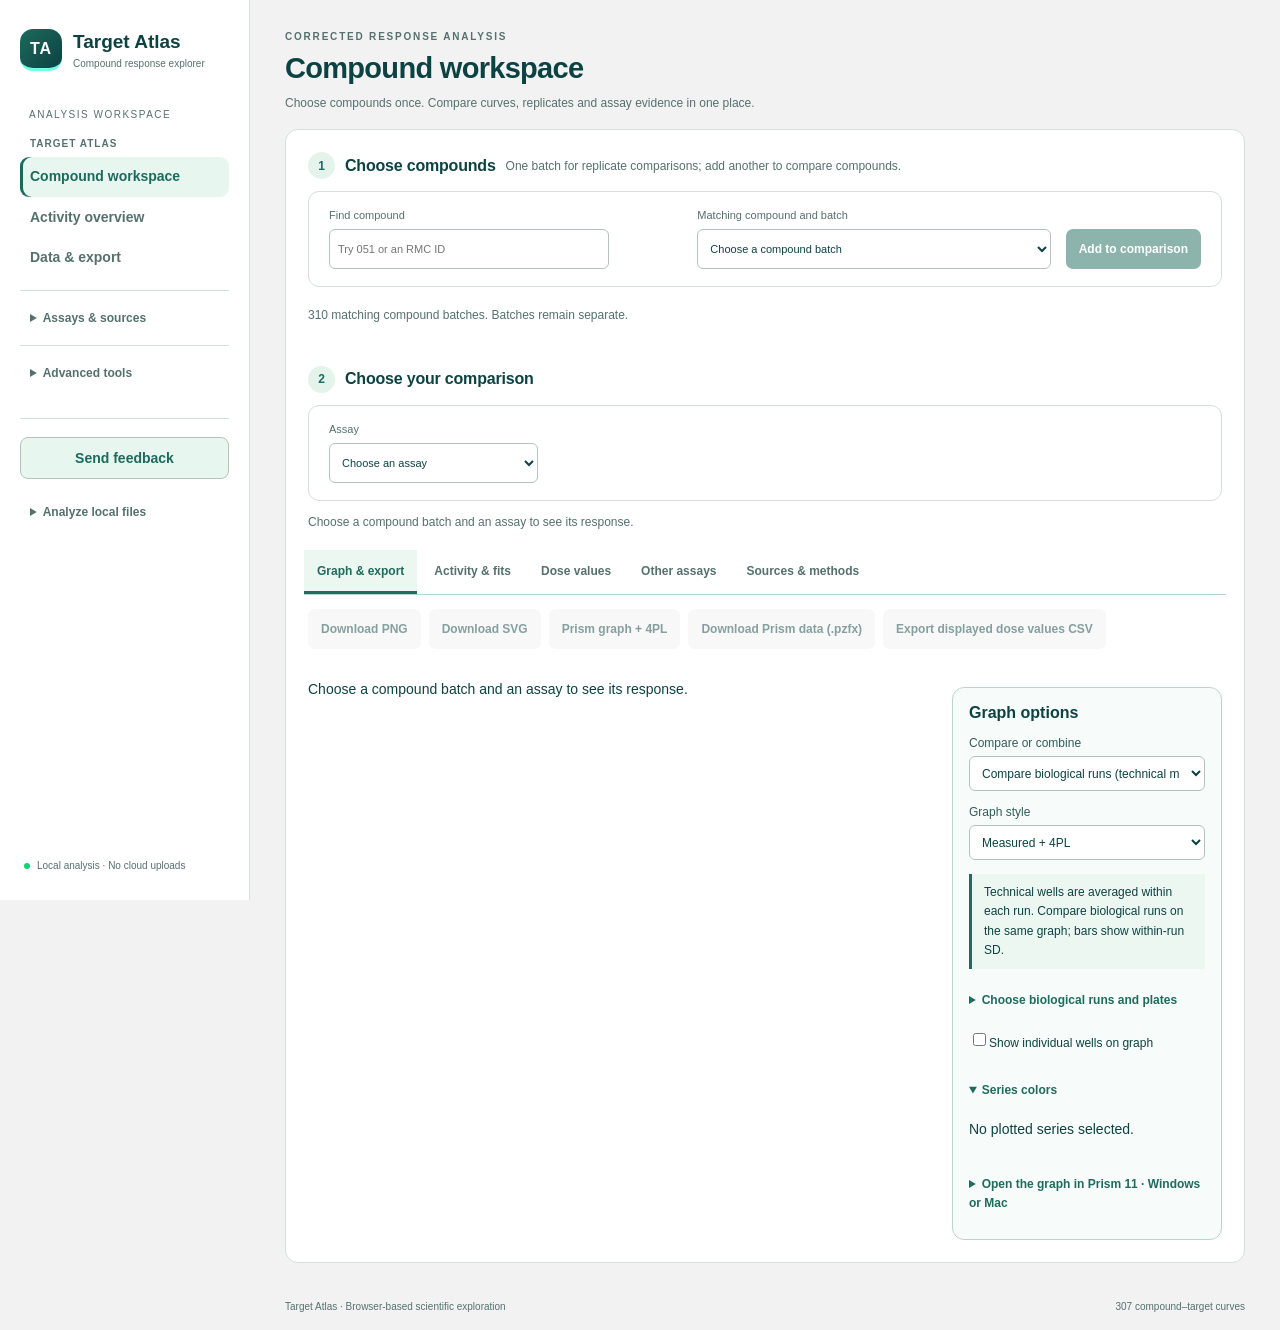
==== commit 5b00ef65: "Keep graph palettes visible and explain Prism export limits Curve color buttons select a curve for t" ====
--- a/index.html
+++ b/index.html
@@ -1,6 +1,6 @@
 <!doctype html>
 <html lang="en">
-<head><meta charset="utf-8"><meta name="viewport" content="width=device-width,initial-scale=1"><title>Target Atlas</title><link rel="stylesheet" href="./style.css?v=campaign-comparison-1"><link rel="stylesheet" href="./qc-view.css?v=green-heatmap-1"><link rel="stylesheet" href="./repeat-review.css?v=layout-polish-1"><link rel="stylesheet" href="./instrument-view.css?v=rvmd-palette-1"><link rel="stylesheet" href="./cypa-view.css?v=rvmd-palette-1"><link rel="stylesheet" href="./assays-view.css?v=rvmd-palette-1"><link rel="stylesheet" href="./crosslink-view.css?v=typed-compound-1"><link rel="stylesheet" href="./compound-batches.css?v=filtered-search-1"><link rel="stylesheet" href="./batch-comparison.css?v=rvmd-palette-1"><link rel="stylesheet" href="./data-export-view.css?v=aligned-filters-1"><link rel="stylesheet" href="./data-sources.css?v=rvmd-palette-1"><link rel="stylesheet" href="./scientist-start.css?v=layout-polish-1"><link rel="stylesheet" href="./feedback.css?v=rvmd-palette-1"><link rel="stylesheet" href="./compound-graphs.css?v=axis-menus-1"><link rel="stylesheet" href="./workspace.css?v=compact-bdr-3"></head>
+<head><meta charset="utf-8"><meta name="viewport" content="width=device-width,initial-scale=1"><title>Target Atlas</title><link rel="stylesheet" href="./style.css?v=campaign-comparison-1"><link rel="stylesheet" href="./qc-view.css?v=green-heatmap-1"><link rel="stylesheet" href="./repeat-review.css?v=layout-polish-1"><link rel="stylesheet" href="./instrument-view.css?v=rvmd-palette-1"><link rel="stylesheet" href="./cypa-view.css?v=rvmd-palette-1"><link rel="stylesheet" href="./assays-view.css?v=rvmd-palette-1"><link rel="stylesheet" href="./crosslink-view.css?v=typed-compound-1"><link rel="stylesheet" href="./compound-batches.css?v=filtered-search-1"><link rel="stylesheet" href="./batch-comparison.css?v=rvmd-palette-1"><link rel="stylesheet" href="./data-export-view.css?v=aligned-filters-1"><link rel="stylesheet" href="./data-sources.css?v=rvmd-palette-1"><link rel="stylesheet" href="./scientist-start.css?v=layout-polish-1"><link rel="stylesheet" href="./feedback.css?v=rvmd-palette-1"><link rel="stylesheet" href="./compound-graphs.css?v=axis-menus-1"><link rel="stylesheet" href="./workspace.css?v=prism-availability-1"></head>
 <body>
 <aside class="sidebar">
   <a href="#" class="brand"><span class="brand-mark">TA</span><span>Target Atlas<small>Compound response explorer</small></span></a>
@@ -82,7 +82,7 @@
   <footer>Target Atlas · Browser-based scientific exploration <span id="footerStats"></span></footer>
 </main>
 <div id="tooltip" class="tooltip" role="tooltip" hidden></div>
-<script src="./graph-format.js?v=prism-axes-1"></script><script src="./parse.js?v=orientation-ratio-config-2"></script><script src="./client.js?v=orientation-ratio-config-2"></script><script src="./potency.js?v=rep2-gds-parameters-1"></script><script src="./overview-details.js?v=benchling-id-1"></script><script src="./exports.js?v=benchling-id-1"></script><script src="./plate-qc.js?v=rep2-gds-parameters-1"></script><script src="./qc-view.js?v=green-heatmap-1"></script><script src="./repeat-review.js?v=layout-polish-1"></script><script src="./instrument-view.js?v=rvmd-palette-1"></script><script src="./assays-view.js?v=compound-management-1"></script><script src="./cypa-view.js?v=compound-response-1"></script><script src="./normalization-view.js?v=rep2-gds-parameters-1"></script><script src="./selectivity-view.js?v=biological-graphs-1"></script><script src="./orientation-mapping.js?v=orientation-ratio-config-2"></script><script src="./orientation-view.js?v=prism-guidelines-1"></script><script src="./crosslink-hits.js?v=compound-management-1"></script><script src="./crosslink-compare.js?v=rvmd-palette-1"></script><script src="./crosslink-view.js?v=workspace-1"></script><script src="./engine.js?v=same-batch-1"></script><script src="./selectivity-identity.js?v=same-batch-1"></script><script src="./compound-batches.js?v=compound-management-1"></script><script src="./data-catalog.js?v=benchling-id-1"></script><script src="./data-export-view.js?v=benchling-id-1"></script><script src="./data-sources.js?v=benchling-id-1"></script><script src="./batch-comparison.js?v=compound-management-2"></script><script src="./compound-graphs.js?v=compound-response-1"></script><script src="./classification-counts.js?v=classification-list-1"></script><script src="./campaign-comparison.js?v=campaign-comparison-1"></script><script src="./prism-export.js?v=prism-handoff-1"></script><script src="./prism-native.js?v=compound-response-1"></script><script src="./graph-options.js?v=clickable-bdr-2"></script><script src="./run-comparison.js?v=neutral-workspace-1"></script><script src="./biological-graphs.js?v=prism-guidelines-1"></script><script src="./app.js?v=compound-response-1"></script>
+<script src="./graph-format.js?v=prism-axes-1"></script><script src="./parse.js?v=orientation-ratio-config-2"></script><script src="./client.js?v=orientation-ratio-config-2"></script><script src="./potency.js?v=rep2-gds-parameters-1"></script><script src="./overview-details.js?v=benchling-id-1"></script><script src="./exports.js?v=benchling-id-1"></script><script src="./plate-qc.js?v=rep2-gds-parameters-1"></script><script src="./qc-view.js?v=green-heatmap-1"></script><script src="./repeat-review.js?v=layout-polish-1"></script><script src="./instrument-view.js?v=rvmd-palette-1"></script><script src="./assays-view.js?v=compound-management-1"></script><script src="./cypa-view.js?v=prism-availability-1"></script><script src="./normalization-view.js?v=rep2-gds-parameters-1"></script><script src="./selectivity-view.js?v=biological-graphs-1"></script><script src="./orientation-mapping.js?v=orientation-ratio-config-2"></script><script src="./orientation-view.js?v=prism-guidelines-1"></script><script src="./crosslink-hits.js?v=compound-management-1"></script><script src="./crosslink-compare.js?v=rvmd-palette-1"></script><script src="./crosslink-view.js?v=workspace-1"></script><script src="./engine.js?v=same-batch-1"></script><script src="./selectivity-identity.js?v=same-batch-1"></script><script src="./compound-batches.js?v=compound-management-1"></script><script src="./data-catalog.js?v=benchling-id-1"></script><script src="./data-export-view.js?v=benchling-id-1"></script><script src="./data-sources.js?v=benchling-id-1"></script><script src="./batch-comparison.js?v=compound-management-2"></script><script src="./compound-graphs.js?v=compound-response-1"></script><script src="./classification-counts.js?v=classification-list-1"></script><script src="./campaign-comparison.js?v=campaign-comparison-1"></script><script src="./prism-export.js?v=prism-availability-1"></script><script src="./prism-native.js?v=prism-availability-1"></script><script src="./graph-options.js?v=palette-buttons-1"></script><script src="./run-comparison.js?v=prism-availability-1"></script><script src="./biological-graphs.js?v=prism-guidelines-1"></script><script src="./app.js?v=compound-response-1"></script>
 <script src="./scientist-start.js?v=workspace-1"></script>
 <script src="./feedback-config.js?v=feedback-1"></script>
 <script src="./feedback.js?v=benchling-id-1"></script>
--- a/workspace.css
+++ b/workspace.css
@@ -9,3 +9,7 @@
 .graph-with-options .cypa-plot svg{max-height:none}
 .prism-handoff{font-size:12px;line-height:1.6}.prism-handoff p{margin:10px 0}
 .bdr-palette-intro{display:flex;flex-direction:column;gap:8px;margin-top:12px;font-size:12px}.bdr-palette-intro small{color:#55716c;font-size:10px}.bdr-swatches{display:grid;grid-template-columns:repeat(8,minmax(0,1fr));gap:4px;max-width:220px}.graph-color-row{min-width:0}.bdr-palette-intro label{display:flex;flex-direction:column;gap:6px}.bdr-palette-intro p{margin:0}.bdr-palette-intro select{width:100%;min-width:0}.bdr-palette-intro [role=status]:empty{display:none}.bdr-swatches{margin-top:8px}.graph-options .bdr-swatch{padding:0;width:100%;height:24px;min-height:24px;background:var(--swatch);border:1px solid #78958e;border-radius:4px}.graph-options .bdr-swatch[aria-pressed=true]{outline:2px solid #0d4242;outline-offset:1px}.graph-options .bdr-swatch:focus-visible{outline:3px solid #0d4242;outline-offset:2px}
+
+.graph-color-choice{display:flex;align-items:center;gap:10px;font-size:11px;overflow-wrap:anywhere}.graph-options .curve-color-button{flex:0 0 36px;width:36px;height:32px;min-height:32px;padding:0;background:var(--swatch);border:2px solid #78958e;border-radius:6px}.graph-options .curve-color-button[aria-pressed=true]{outline:2px solid #0d4242;outline-offset:2px}.graph-options .curve-color-button:focus-visible{outline:3px solid #0d4242;outline-offset:2px}.custom-curve-color{margin:6px 0 0 46px}.custom-curve-color summary{font-size:10px;font-weight:normal}.custom-curve-color label{margin-top:6px;flex-wrap:wrap}.custom-curve-color input{width:92px;min-width:0;font:12px monospace;padding:6px}
+
+.prism-export-notice{border-left:4px solid #1f6b5d;background:#edf7f2;padding:12px 16px;margin:12px 0}.prism-export-notice p{margin:0 0 10px;overflow-wrap:anywhere}.prism-export-notice .graph-downloads{flex-wrap:wrap}
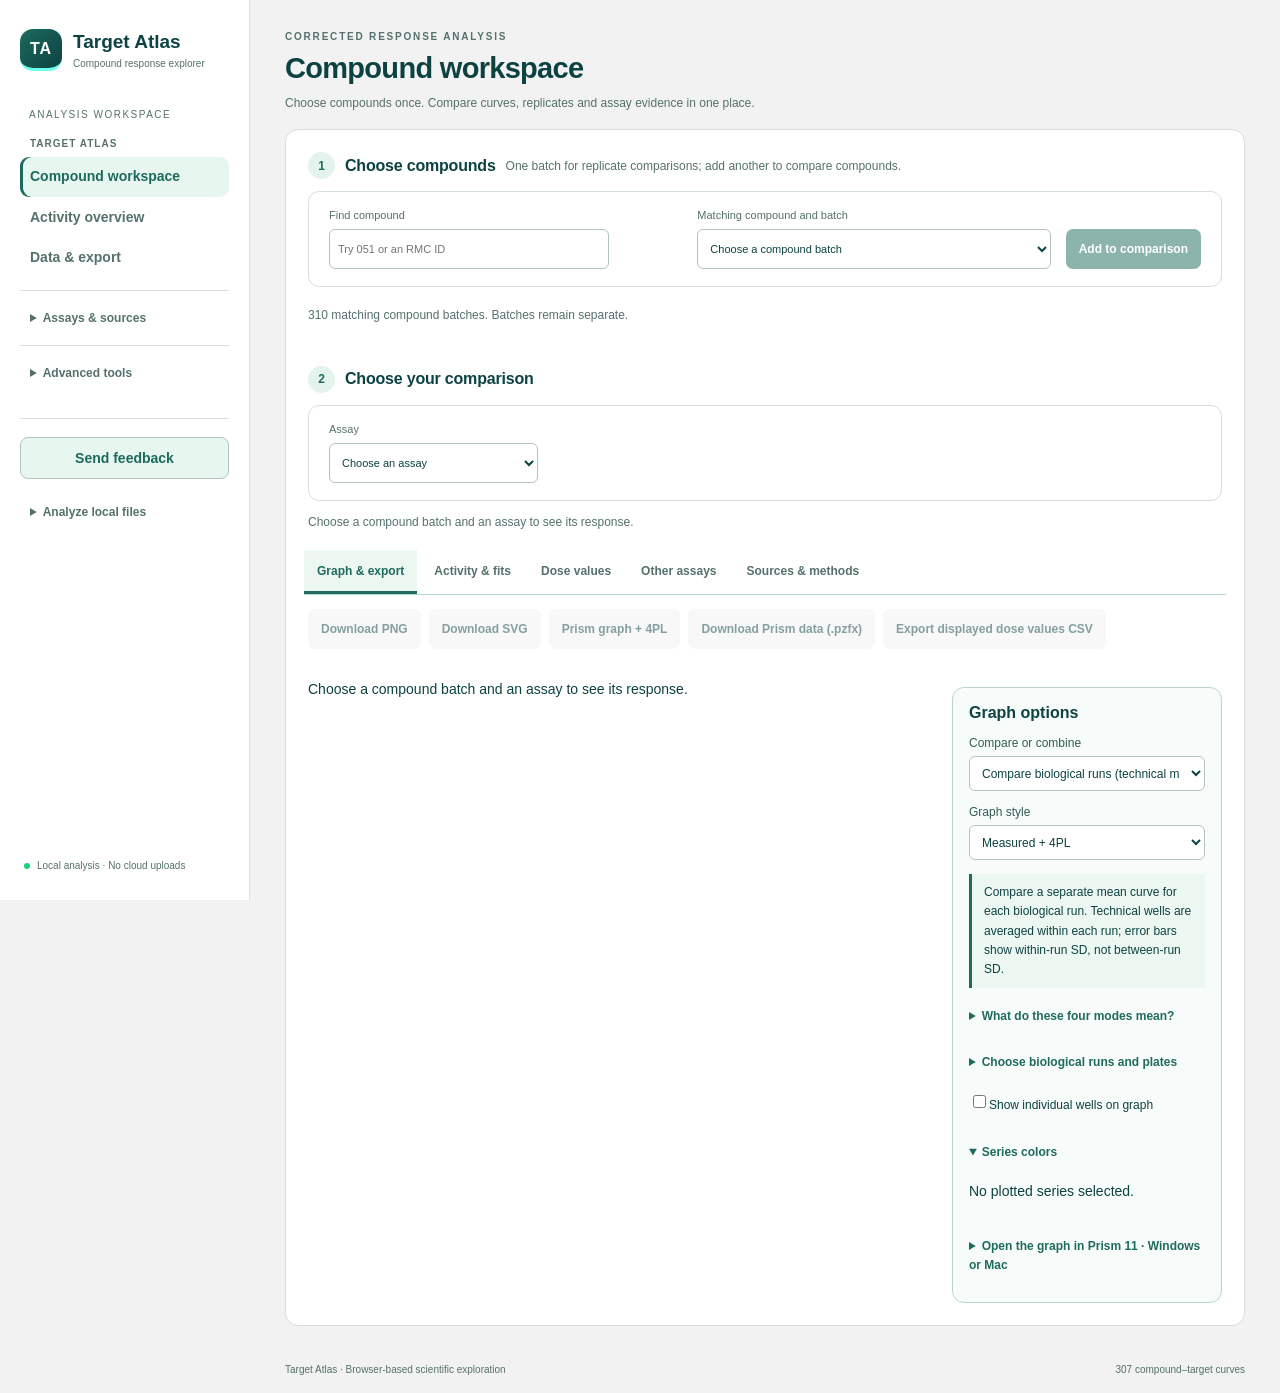
==== commit f1865082: "Explain replicate modes and error bars beside workspace graphs" ====
--- a/index.html
+++ b/index.html
@@ -1,6 +1,6 @@
 <!doctype html>
 <html lang="en">
-<head><meta charset="utf-8"><meta name="viewport" content="width=device-width,initial-scale=1"><title>Target Atlas</title><link rel="stylesheet" href="./style.css?v=campaign-comparison-1"><link rel="stylesheet" href="./qc-view.css?v=green-heatmap-1"><link rel="stylesheet" href="./repeat-review.css?v=layout-polish-1"><link rel="stylesheet" href="./instrument-view.css?v=rvmd-palette-1"><link rel="stylesheet" href="./cypa-view.css?v=rvmd-palette-1"><link rel="stylesheet" href="./assays-view.css?v=rvmd-palette-1"><link rel="stylesheet" href="./crosslink-view.css?v=typed-compound-1"><link rel="stylesheet" href="./compound-batches.css?v=filtered-search-1"><link rel="stylesheet" href="./batch-comparison.css?v=rvmd-palette-1"><link rel="stylesheet" href="./data-export-view.css?v=aligned-filters-1"><link rel="stylesheet" href="./data-sources.css?v=rvmd-palette-1"><link rel="stylesheet" href="./scientist-start.css?v=layout-polish-1"><link rel="stylesheet" href="./feedback.css?v=rvmd-palette-1"><link rel="stylesheet" href="./compound-graphs.css?v=axis-menus-1"><link rel="stylesheet" href="./workspace.css?v=prism-availability-1"></head>
+<head><meta charset="utf-8"><meta name="viewport" content="width=device-width,initial-scale=1"><title>Target Atlas</title><link rel="stylesheet" href="./style.css?v=campaign-comparison-1"><link rel="stylesheet" href="./qc-view.css?v=green-heatmap-1"><link rel="stylesheet" href="./repeat-review.css?v=layout-polish-1"><link rel="stylesheet" href="./instrument-view.css?v=rvmd-palette-1"><link rel="stylesheet" href="./cypa-view.css?v=rvmd-palette-1"><link rel="stylesheet" href="./assays-view.css?v=rvmd-palette-1"><link rel="stylesheet" href="./crosslink-view.css?v=typed-compound-1"><link rel="stylesheet" href="./compound-batches.css?v=filtered-search-1"><link rel="stylesheet" href="./batch-comparison.css?v=rvmd-palette-1"><link rel="stylesheet" href="./data-export-view.css?v=aligned-filters-1"><link rel="stylesheet" href="./data-sources.css?v=rvmd-palette-1"><link rel="stylesheet" href="./scientist-start.css?v=layout-polish-1"><link rel="stylesheet" href="./feedback.css?v=rvmd-palette-1"><link rel="stylesheet" href="./compound-graphs.css?v=axis-menus-1"><link rel="stylesheet" href="./workspace.css?v=replicate-guide-1"></head>
 <body>
 <aside class="sidebar">
   <a href="#" class="brand"><span class="brand-mark">TA</span><span>Target Atlas<small>Compound response explorer</small></span></a>
@@ -82,7 +82,7 @@
   <footer>Target Atlas · Browser-based scientific exploration <span id="footerStats"></span></footer>
 </main>
 <div id="tooltip" class="tooltip" role="tooltip" hidden></div>
-<script src="./graph-format.js?v=prism-axes-1"></script><script src="./parse.js?v=orientation-ratio-config-2"></script><script src="./client.js?v=orientation-ratio-config-2"></script><script src="./potency.js?v=rep2-gds-parameters-1"></script><script src="./overview-details.js?v=benchling-id-1"></script><script src="./exports.js?v=benchling-id-1"></script><script src="./plate-qc.js?v=rep2-gds-parameters-1"></script><script src="./qc-view.js?v=green-heatmap-1"></script><script src="./repeat-review.js?v=layout-polish-1"></script><script src="./instrument-view.js?v=rvmd-palette-1"></script><script src="./assays-view.js?v=compound-management-1"></script><script src="./cypa-view.js?v=prism-availability-1"></script><script src="./normalization-view.js?v=rep2-gds-parameters-1"></script><script src="./selectivity-view.js?v=biological-graphs-1"></script><script src="./orientation-mapping.js?v=orientation-ratio-config-2"></script><script src="./orientation-view.js?v=prism-guidelines-1"></script><script src="./crosslink-hits.js?v=compound-management-1"></script><script src="./crosslink-compare.js?v=rvmd-palette-1"></script><script src="./crosslink-view.js?v=workspace-1"></script><script src="./engine.js?v=same-batch-1"></script><script src="./selectivity-identity.js?v=same-batch-1"></script><script src="./compound-batches.js?v=compound-management-1"></script><script src="./data-catalog.js?v=benchling-id-1"></script><script src="./data-export-view.js?v=benchling-id-1"></script><script src="./data-sources.js?v=benchling-id-1"></script><script src="./batch-comparison.js?v=compound-management-2"></script><script src="./compound-graphs.js?v=compound-response-1"></script><script src="./classification-counts.js?v=classification-list-1"></script><script src="./campaign-comparison.js?v=campaign-comparison-1"></script><script src="./prism-export.js?v=prism-availability-1"></script><script src="./prism-native.js?v=prism-availability-1"></script><script src="./graph-options.js?v=palette-buttons-1"></script><script src="./run-comparison.js?v=prism-availability-1"></script><script src="./biological-graphs.js?v=prism-guidelines-1"></script><script src="./app.js?v=compound-response-1"></script>
+<script src="./graph-format.js?v=prism-axes-1"></script><script src="./parse.js?v=orientation-ratio-config-2"></script><script src="./client.js?v=orientation-ratio-config-2"></script><script src="./potency.js?v=rep2-gds-parameters-1"></script><script src="./overview-details.js?v=benchling-id-1"></script><script src="./exports.js?v=benchling-id-1"></script><script src="./plate-qc.js?v=rep2-gds-parameters-1"></script><script src="./qc-view.js?v=green-heatmap-1"></script><script src="./repeat-review.js?v=layout-polish-1"></script><script src="./instrument-view.js?v=rvmd-palette-1"></script><script src="./assays-view.js?v=compound-management-1"></script><script src="./cypa-view.js?v=prism-availability-1"></script><script src="./normalization-view.js?v=rep2-gds-parameters-1"></script><script src="./selectivity-view.js?v=biological-graphs-1"></script><script src="./orientation-mapping.js?v=orientation-ratio-config-2"></script><script src="./orientation-view.js?v=prism-guidelines-1"></script><script src="./crosslink-hits.js?v=compound-management-1"></script><script src="./crosslink-compare.js?v=rvmd-palette-1"></script><script src="./crosslink-view.js?v=workspace-1"></script><script src="./engine.js?v=same-batch-1"></script><script src="./selectivity-identity.js?v=same-batch-1"></script><script src="./compound-batches.js?v=compound-management-1"></script><script src="./data-catalog.js?v=benchling-id-1"></script><script src="./data-export-view.js?v=benchling-id-1"></script><script src="./data-sources.js?v=benchling-id-1"></script><script src="./batch-comparison.js?v=compound-management-2"></script><script src="./compound-graphs.js?v=compound-response-1"></script><script src="./classification-counts.js?v=classification-list-1"></script><script src="./campaign-comparison.js?v=campaign-comparison-1"></script><script src="./prism-export.js?v=prism-availability-1"></script><script src="./prism-native.js?v=reusable-mac-1"></script><script src="./graph-options.js?v=replicate-guide-1"></script><script src="./run-comparison.js?v=replicate-guide-1"></script><script src="./biological-graphs.js?v=prism-guidelines-1"></script><script src="./app.js?v=compound-response-1"></script>
 <script src="./scientist-start.js?v=workspace-1"></script>
 <script src="./feedback-config.js?v=feedback-1"></script>
 <script src="./feedback.js?v=benchling-id-1"></script>
--- a/workspace.css
+++ b/workspace.css
@@ -4,7 +4,7 @@
 @media(max-width:500px){.run-panel .run-options,.run-panel .run-options:has(#runConditionField:not([hidden])){grid-template-columns:1fr}.workspace-step small{flex-basis:100%}.workspace-tabs{display:grid;grid-template-columns:repeat(2,minmax(0,1fr));margin:16px 0 0}.workspace-tabs button{padding:10px 8px;text-align:left}.workspace-detail-controls{gap:10px}.run-panel .run-picker{gap:10px}.workspace-primary .nav-item{font-size:11px;padding:10px 7px}.workspace-step{margin-top:4px}.workspace-evidence-batch .assay-two-col{display:block}}
 /* Graph controls stay beside the figure; on narrow screens they sit directly above it. */
 .graph-with-options{display:grid;grid-template-columns:minmax(0,1fr) 270px;gap:20px;align-items:start}.graph-with-options>.graph-options{grid-column:2;grid-row:1;position:sticky;top:16px;max-height:calc(100vh - 32px);overflow:auto}.graph-with-options>.graph-scroll,.graph-with-options>.cypa-plot{grid-column:1;grid-row:1;min-width:0}.graph-options{border:1px solid #bad5cc;border-radius:12px;background:#f7fbf9;padding:16px;display:flex;flex-direction:column;gap:14px;min-width:0}.graph-options h3{font-size:16px;margin:0}.graph-options>label{display:flex;flex-direction:column;gap:6px;font-size:12px;color:#315e55}.graph-options select{width:100%;min-width:0;max-width:100%;font-size:12px}.graph-options .check{flex-direction:row;align-items:center;gap:8px}.graph-options .check input{width:auto}.graph-options .workspace-mode-help{margin:0;font-size:12px}.graph-options .workspace-detail-controls{display:flex;flex-direction:column;gap:12px}.graph-options .workspace-detail-controls>details{min-width:0;width:100%}.graph-options .run-choices{display:flex;flex-direction:column;padding:8px;gap:10px}.graph-options .run-choices label{font-size:12px}.graph-options summary{cursor:pointer;color:#1f6b5d;font-size:12px;font-weight:600}.graph-color-list{display:flex;flex-direction:column;gap:12px;margin:12px 0}.graph-color-list label{display:flex;gap:10px;align-items:center;font-size:11px;overflow-wrap:anywhere}.graph-color-list input[type=color]{padding:2px;width:40px;min-width:40px;height:34px;cursor:pointer}.graph-colors button{font-size:12px;padding:8px 12px}.graph-options .section-note{font-size:11px}.graph-with-options .editable-graph{min-width:0}.graph-with-options svg{max-width:100%;height:auto}.cypa-graph-note{font-size:12px;color:#55716c}
-@media(max-width:1100px){.graph-with-options{grid-template-columns:minmax(0,1fr)}.graph-with-options>.graph-options{grid-column:1;grid-row:1;position:static;max-height:none;display:grid;grid-template-columns:repeat(2,minmax(0,1fr))}.graph-with-options>.graph-scroll,.graph-with-options>.cypa-plot{grid-column:1;grid-row:2}.graph-options>h3,.graph-options>.workspace-mode-help,.graph-options>.workspace-detail-controls,.graph-options>.graph-colors{grid-column:1/-1}.graph-color-list{display:grid;grid-template-columns:repeat(2,minmax(0,1fr))}}
+@media(max-width:1100px){.graph-with-options{grid-template-columns:minmax(0,1fr)}.graph-with-options>.graph-options{grid-column:1;grid-row:1;position:static;max-height:none;display:grid;grid-template-columns:repeat(2,minmax(0,1fr))}.graph-with-options>.graph-scroll,.graph-with-options>.cypa-plot{grid-column:1;grid-row:2}.graph-options>h3,.graph-options>.workspace-mode-help,.graph-options>.workspace-detail-controls,.graph-options>.graph-colors,.graph-options>.replicate-mode-guide{grid-column:1/-1}.graph-color-list{display:grid;grid-template-columns:repeat(2,minmax(0,1fr))}}
 @media(max-width:500px){.graph-with-options>.graph-options{display:flex}.graph-color-list{display:flex}.graph-options{padding:12px}}
 .graph-with-options .cypa-plot svg{max-height:none}
 .prism-handoff{font-size:12px;line-height:1.6}.prism-handoff p{margin:10px 0}
@@ -13,3 +13,5 @@
 .graph-color-choice{display:flex;align-items:center;gap:10px;font-size:11px;overflow-wrap:anywhere}.graph-options .curve-color-button{flex:0 0 36px;width:36px;height:32px;min-height:32px;padding:0;background:var(--swatch);border:2px solid #78958e;border-radius:6px}.graph-options .curve-color-button[aria-pressed=true]{outline:2px solid #0d4242;outline-offset:2px}.graph-options .curve-color-button:focus-visible{outline:3px solid #0d4242;outline-offset:2px}.custom-curve-color{margin:6px 0 0 46px}.custom-curve-color summary{font-size:10px;font-weight:normal}.custom-curve-color label{margin-top:6px;flex-wrap:wrap}.custom-curve-color input{width:92px;min-width:0;font:12px monospace;padding:6px}
 
 .prism-export-notice{border-left:4px solid #1f6b5d;background:#edf7f2;padding:12px 16px;margin:12px 0}.prism-export-notice p{margin:0 0 10px;overflow-wrap:anywhere}.prism-export-notice .graph-downloads{flex-wrap:wrap}
+
+.replicate-mode-guide{font-size:12px;line-height:1.6;min-width:0}.replicate-mode-guide summary{padding:5px 0}.replicate-mode-guide p{margin:10px 0}.replicate-mode-guide section{border-top:1px solid #bad5cc;padding-top:10px;margin-top:12px}.replicate-mode-guide h4{font-size:12px;line-height:1.5;margin:0;color:#174e44}.replicate-mode-guide section p{margin-top:5px}
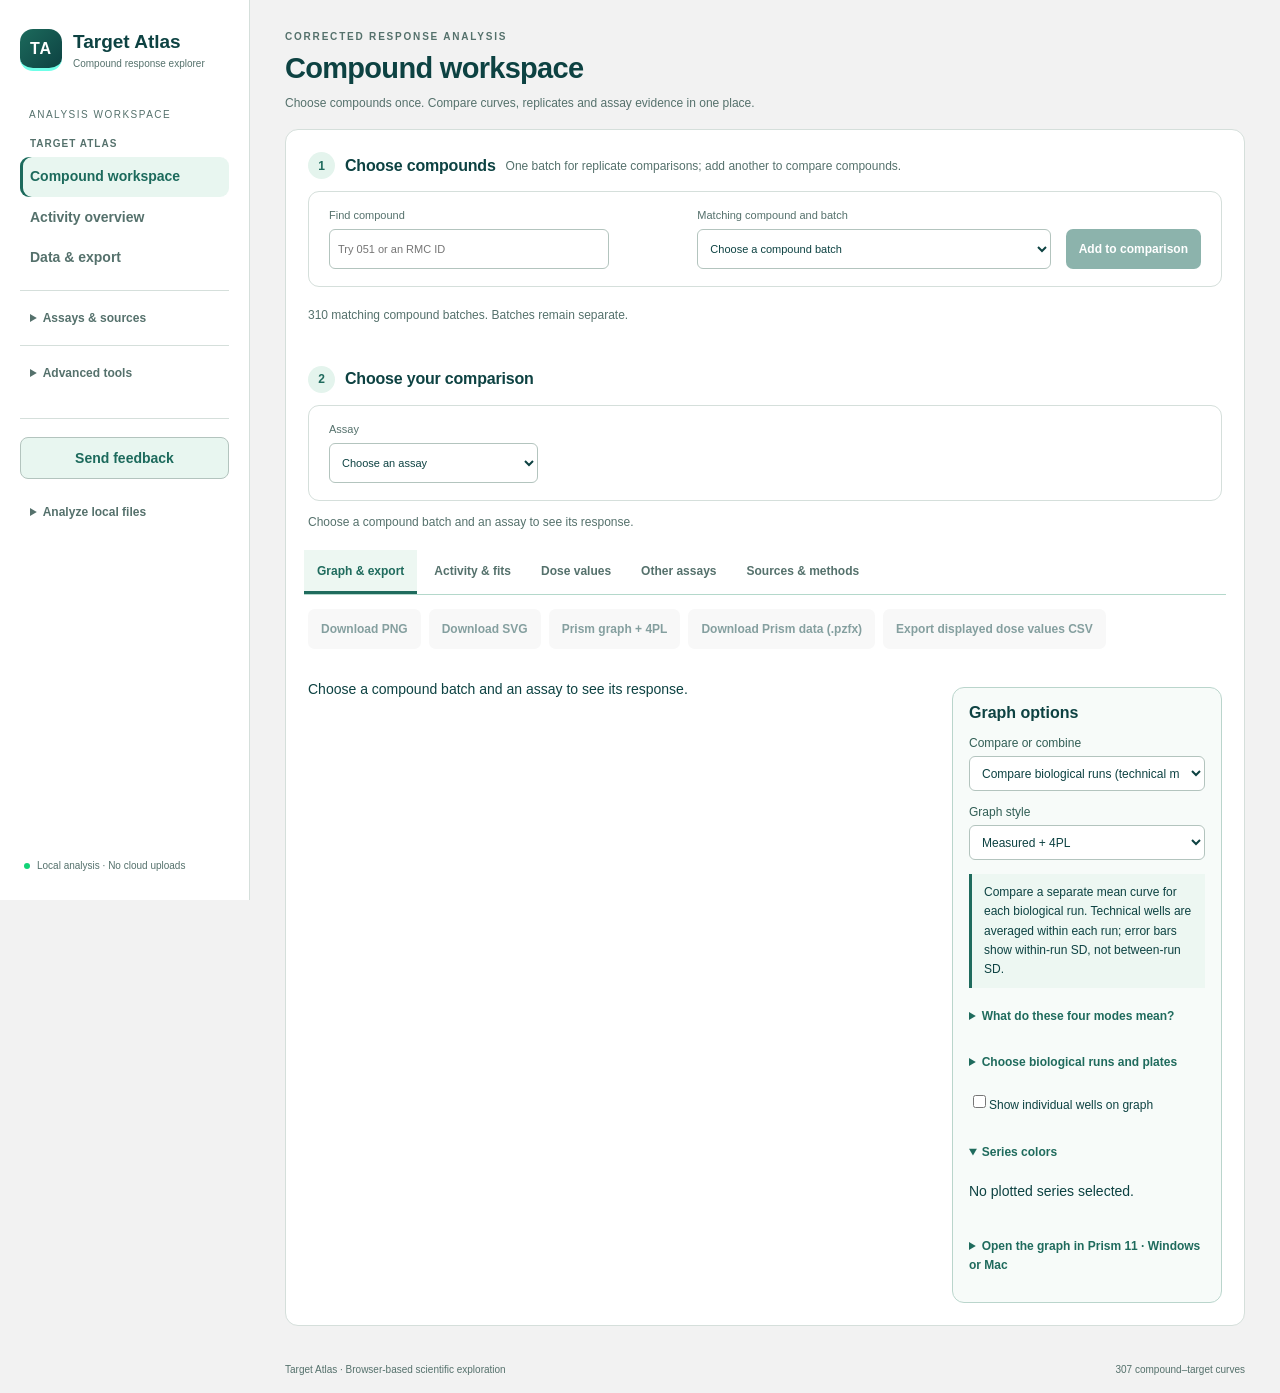
==== commit 4969bfd4: "Embed readable column mappings and analysis methods in Prism exports" ====
--- a/index.html
+++ b/index.html
@@ -82,7 +82,7 @@
   <footer>Target Atlas · Browser-based scientific exploration <span id="footerStats"></span></footer>
 </main>
 <div id="tooltip" class="tooltip" role="tooltip" hidden></div>
-<script src="./graph-format.js?v=prism-axes-1"></script><script src="./parse.js?v=orientation-ratio-config-2"></script><script src="./client.js?v=orientation-ratio-config-2"></script><script src="./potency.js?v=rep2-gds-parameters-1"></script><script src="./overview-details.js?v=benchling-id-1"></script><script src="./exports.js?v=benchling-id-1"></script><script src="./plate-qc.js?v=rep2-gds-parameters-1"></script><script src="./qc-view.js?v=green-heatmap-1"></script><script src="./repeat-review.js?v=layout-polish-1"></script><script src="./instrument-view.js?v=rvmd-palette-1"></script><script src="./assays-view.js?v=compound-management-1"></script><script src="./cypa-view.js?v=prism-availability-1"></script><script src="./normalization-view.js?v=rep2-gds-parameters-1"></script><script src="./selectivity-view.js?v=biological-graphs-1"></script><script src="./orientation-mapping.js?v=orientation-ratio-config-2"></script><script src="./orientation-view.js?v=prism-guidelines-1"></script><script src="./crosslink-hits.js?v=compound-management-1"></script><script src="./crosslink-compare.js?v=rvmd-palette-1"></script><script src="./crosslink-view.js?v=workspace-1"></script><script src="./engine.js?v=same-batch-1"></script><script src="./selectivity-identity.js?v=same-batch-1"></script><script src="./compound-batches.js?v=compound-management-1"></script><script src="./data-catalog.js?v=benchling-id-1"></script><script src="./data-export-view.js?v=benchling-id-1"></script><script src="./data-sources.js?v=benchling-id-1"></script><script src="./batch-comparison.js?v=compound-management-2"></script><script src="./compound-graphs.js?v=compound-response-1"></script><script src="./classification-counts.js?v=classification-list-1"></script><script src="./campaign-comparison.js?v=campaign-comparison-1"></script><script src="./prism-export.js?v=prism-availability-1"></script><script src="./prism-native.js?v=reusable-mac-1"></script><script src="./graph-options.js?v=replicate-guide-1"></script><script src="./run-comparison.js?v=replicate-guide-1"></script><script src="./biological-graphs.js?v=prism-guidelines-1"></script><script src="./app.js?v=compound-response-1"></script>
+<script src="./graph-format.js?v=prism-axes-1"></script><script src="./parse.js?v=orientation-ratio-config-2"></script><script src="./client.js?v=orientation-ratio-config-2"></script><script src="./potency.js?v=rep2-gds-parameters-1"></script><script src="./overview-details.js?v=benchling-id-1"></script><script src="./exports.js?v=benchling-id-1"></script><script src="./plate-qc.js?v=rep2-gds-parameters-1"></script><script src="./qc-view.js?v=green-heatmap-1"></script><script src="./repeat-review.js?v=layout-polish-1"></script><script src="./instrument-view.js?v=rvmd-palette-1"></script><script src="./assays-view.js?v=compound-management-1"></script><script src="./cypa-view.js?v=prism-availability-1"></script><script src="./normalization-view.js?v=rep2-gds-parameters-1"></script><script src="./selectivity-view.js?v=biological-graphs-1"></script><script src="./orientation-mapping.js?v=orientation-ratio-config-2"></script><script src="./orientation-view.js?v=prism-guidelines-1"></script><script src="./crosslink-hits.js?v=compound-management-1"></script><script src="./crosslink-compare.js?v=rvmd-palette-1"></script><script src="./crosslink-view.js?v=workspace-1"></script><script src="./engine.js?v=same-batch-1"></script><script src="./selectivity-identity.js?v=same-batch-1"></script><script src="./compound-batches.js?v=compound-management-1"></script><script src="./data-catalog.js?v=benchling-id-1"></script><script src="./data-export-view.js?v=benchling-id-1"></script><script src="./data-sources.js?v=benchling-id-1"></script><script src="./batch-comparison.js?v=compound-management-2"></script><script src="./compound-graphs.js?v=compound-response-1"></script><script src="./classification-counts.js?v=classification-list-1"></script><script src="./campaign-comparison.js?v=campaign-comparison-1"></script><script src="./prism-export.js?v=column-guide-1"></script><script src="./prism-native.js?v=column-guide-1"></script><script src="./graph-options.js?v=replicate-guide-1"></script><script src="./run-comparison.js?v=replicate-guide-1"></script><script src="./biological-graphs.js?v=prism-guidelines-1"></script><script src="./app.js?v=compound-response-1"></script>
 <script src="./scientist-start.js?v=workspace-1"></script>
 <script src="./feedback-config.js?v=feedback-1"></script>
 <script src="./feedback.js?v=benchling-id-1"></script>
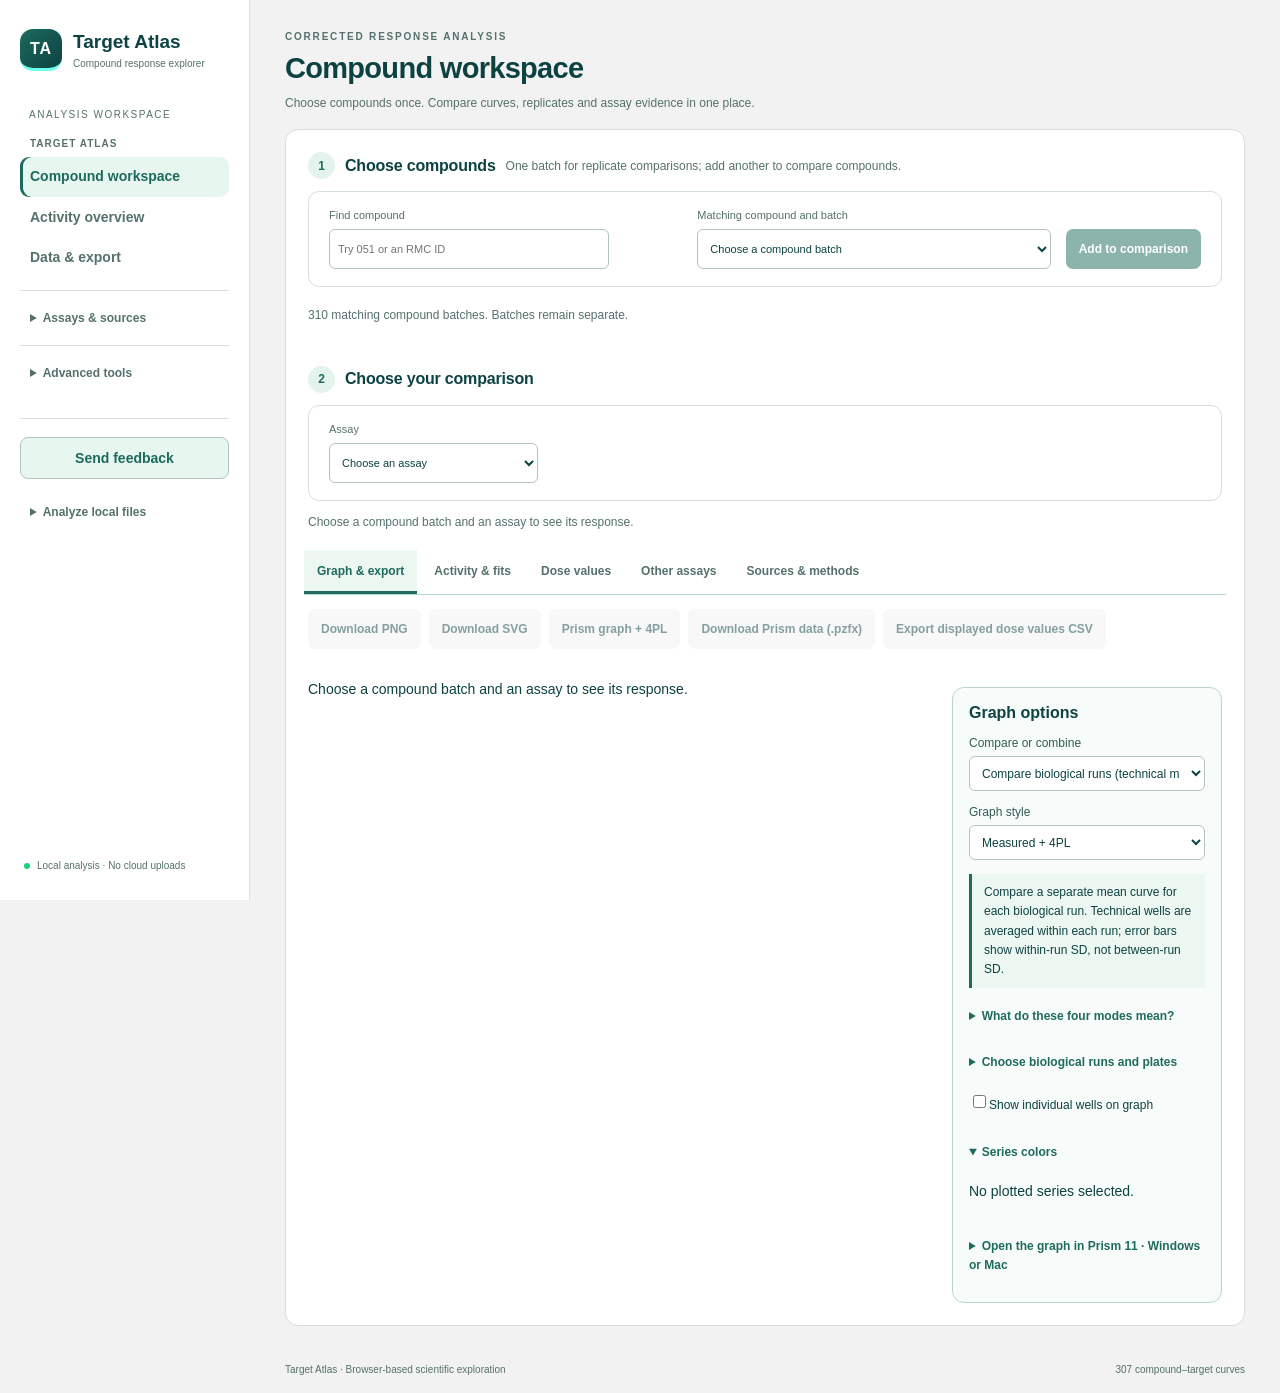
==== commit 1f55268f: "Fix scientific source-boundary and import issues found in red-team review" ====
--- a/index.html
+++ b/index.html
@@ -12,7 +12,7 @@
 <details class="nav-tools"><summary>Advanced tools</summary><button class="nav-item" data-view="curves"><span class="nav-sequence" aria-hidden="true"></span>Dose–response curves</button><button class="nav-item" data-view="compoundGraphs"><span class="nav-sequence" aria-hidden="true"></span>Compare compounds</button><button class="nav-item" data-view="batchComparison"><span class="nav-sequence" aria-hidden="true"></span>Compare batches</button><button class="nav-item" data-view="biologicalReplicates"><span class="nav-sequence" aria-hidden="true"></span>Compare replicates 1 &amp; 2</button><button class="nav-item" data-view="configurationComparison" hidden><span class="nav-sequence" aria-hidden="true"></span>Compare configurations</button><button class="nav-item" data-view="map"><span class="nav-sequence" aria-hidden="true"></span>Compound map</button><button class="nav-item" data-view="results"><span class="nav-sequence" aria-hidden="true"></span>Parameters &amp; hits</button><button class="nav-item" data-view="cypaDependency"><span class="nav-sequence" aria-hidden="true"></span>CypA inhibitor comparison</button><button class="nav-item" data-view="sourceReport"><span class="nav-sequence" aria-hidden="true"></span>Source parameter report</button><button class="nav-item" data-view="instrumentReadings"><span class="nav-sequence" aria-hidden="true"></span>Instrument readings</button><button class="nav-item" data-view="plateQC"><span class="nav-sequence" aria-hidden="true"></span>Raw plate QC</button><button class="nav-item" data-view="repeatQC"><span class="nav-sequence" aria-hidden="true"></span>Technical replicate review</button><button class="nav-item" data-view="normalizationAudit"><span class="nav-sequence" aria-hidden="true"></span>GDS normalization check</button><button class="nav-item" data-view="layoutAudit"><span class="nav-sequence" aria-hidden="true"></span>Verified plate assignments</button><button class="nav-item" data-view="methods"><span class="nav-sequence" aria-hidden="true"></span>Analysis methods</button></details>
   </nav>
   <section class="atlas-feedback-entry" aria-label="Feedback"><button id="sendAtlasFeedback" type="button">Send feedback</button></section>
-  <details class="upload-tools"><summary>Analyze local files</summary><section class="upload-panel"><h2>Analyze files locally</h2><p>Choose corrected wells and matching parameters. Files stay in your browser and do not update the shared Atlas.</p>
+  <details class="upload-tools"><summary>Analyze local files</summary><section class="upload-panel"><h2>Analyze files locally</h2><p>Choose wells and matching parameters from <strong>one biological run and one condition</strong> at a time. Do not mix runs in Excel files: missing run metadata cannot be detected automatically. Files stay in your browser and do not update the shared Atlas.</p>
     <label class="upload-box" for="files">Choose Excel or CSV files<input id="files" type="file" accept=".xlsx,.csv" multiple><span id="fileNames">.xlsx or tidy .csv</span></label>
     <button id="analyze" class="primary full">Analyze files</button>
     <details><summary>Paste a data table</summary><label class="sr-only" for="paste">CSV or tab-separated data</label><textarea id="paste" placeholder="compound,target,concentration_um,response,replicate" rows="6"></textarea><button id="analyzePaste" class="secondary full">Analyze pasted values</button></details>
@@ -82,7 +82,7 @@
   <footer>Target Atlas · Browser-based scientific exploration <span id="footerStats"></span></footer>
 </main>
 <div id="tooltip" class="tooltip" role="tooltip" hidden></div>
-<script src="./graph-format.js?v=prism-axes-1"></script><script src="./parse.js?v=orientation-ratio-config-2"></script><script src="./client.js?v=orientation-ratio-config-2"></script><script src="./potency.js?v=rep2-gds-parameters-1"></script><script src="./overview-details.js?v=benchling-id-1"></script><script src="./exports.js?v=benchling-id-1"></script><script src="./plate-qc.js?v=rep2-gds-parameters-1"></script><script src="./qc-view.js?v=green-heatmap-1"></script><script src="./repeat-review.js?v=layout-polish-1"></script><script src="./instrument-view.js?v=rvmd-palette-1"></script><script src="./assays-view.js?v=compound-management-1"></script><script src="./cypa-view.js?v=prism-availability-1"></script><script src="./normalization-view.js?v=rep2-gds-parameters-1"></script><script src="./selectivity-view.js?v=biological-graphs-1"></script><script src="./orientation-mapping.js?v=orientation-ratio-config-2"></script><script src="./orientation-view.js?v=prism-guidelines-1"></script><script src="./crosslink-hits.js?v=compound-management-1"></script><script src="./crosslink-compare.js?v=rvmd-palette-1"></script><script src="./crosslink-view.js?v=workspace-1"></script><script src="./engine.js?v=same-batch-1"></script><script src="./selectivity-identity.js?v=same-batch-1"></script><script src="./compound-batches.js?v=compound-management-1"></script><script src="./data-catalog.js?v=benchling-id-1"></script><script src="./data-export-view.js?v=benchling-id-1"></script><script src="./data-sources.js?v=benchling-id-1"></script><script src="./batch-comparison.js?v=compound-management-2"></script><script src="./compound-graphs.js?v=compound-response-1"></script><script src="./classification-counts.js?v=classification-list-1"></script><script src="./campaign-comparison.js?v=campaign-comparison-1"></script><script src="./prism-export.js?v=column-guide-1"></script><script src="./prism-native.js?v=column-guide-1"></script><script src="./graph-options.js?v=replicate-guide-1"></script><script src="./run-comparison.js?v=replicate-guide-1"></script><script src="./biological-graphs.js?v=prism-guidelines-1"></script><script src="./app.js?v=compound-response-1"></script>
+<script src="./graph-format.js?v=prism-axes-1"></script><script src="./parse.js?v=redteam-1"></script><script src="./client.js?v=redteam-1"></script><script src="./potency.js?v=rep2-gds-parameters-1"></script><script src="./overview-details.js?v=benchling-id-1"></script><script src="./exports.js?v=benchling-id-1"></script><script src="./plate-qc.js?v=rep2-gds-parameters-1"></script><script src="./qc-view.js?v=green-heatmap-1"></script><script src="./repeat-review.js?v=layout-polish-1"></script><script src="./instrument-view.js?v=rvmd-palette-1"></script><script src="./assays-view.js?v=compound-management-1"></script><script src="./cypa-view.js?v=prism-availability-1"></script><script src="./normalization-view.js?v=rep2-gds-parameters-1"></script><script src="./selectivity-view.js?v=biological-graphs-1"></script><script src="./orientation-mapping.js?v=orientation-ratio-config-2"></script><script src="./orientation-view.js?v=prism-guidelines-1"></script><script src="./crosslink-hits.js?v=compound-management-1"></script><script src="./crosslink-compare.js?v=rvmd-palette-1"></script><script src="./crosslink-view.js?v=workspace-1"></script><script src="./engine.js?v=redteam-1"></script><script src="./selectivity-identity.js?v=same-batch-1"></script><script src="./compound-batches.js?v=compound-management-1"></script><script src="./data-catalog.js?v=benchling-id-1"></script><script src="./data-export-view.js?v=benchling-id-1"></script><script src="./data-sources.js?v=benchling-id-1"></script><script src="./batch-comparison.js?v=compound-management-2"></script><script src="./compound-graphs.js?v=redteam-1"></script><script src="./classification-counts.js?v=classification-list-1"></script><script src="./campaign-comparison.js?v=campaign-comparison-1"></script><script src="./prism-export.js?v=column-guide-1"></script><script src="./prism-native.js?v=redteam-1"></script><script src="./graph-options.js?v=replicate-guide-1"></script><script src="./run-comparison.js?v=replicate-guide-1"></script><script src="./biological-graphs.js?v=prism-guidelines-1"></script><script src="./app.js?v=redteam-1"></script>
 <script src="./scientist-start.js?v=workspace-1"></script>
 <script src="./feedback-config.js?v=feedback-1"></script>
 <script src="./feedback.js?v=benchling-id-1"></script>
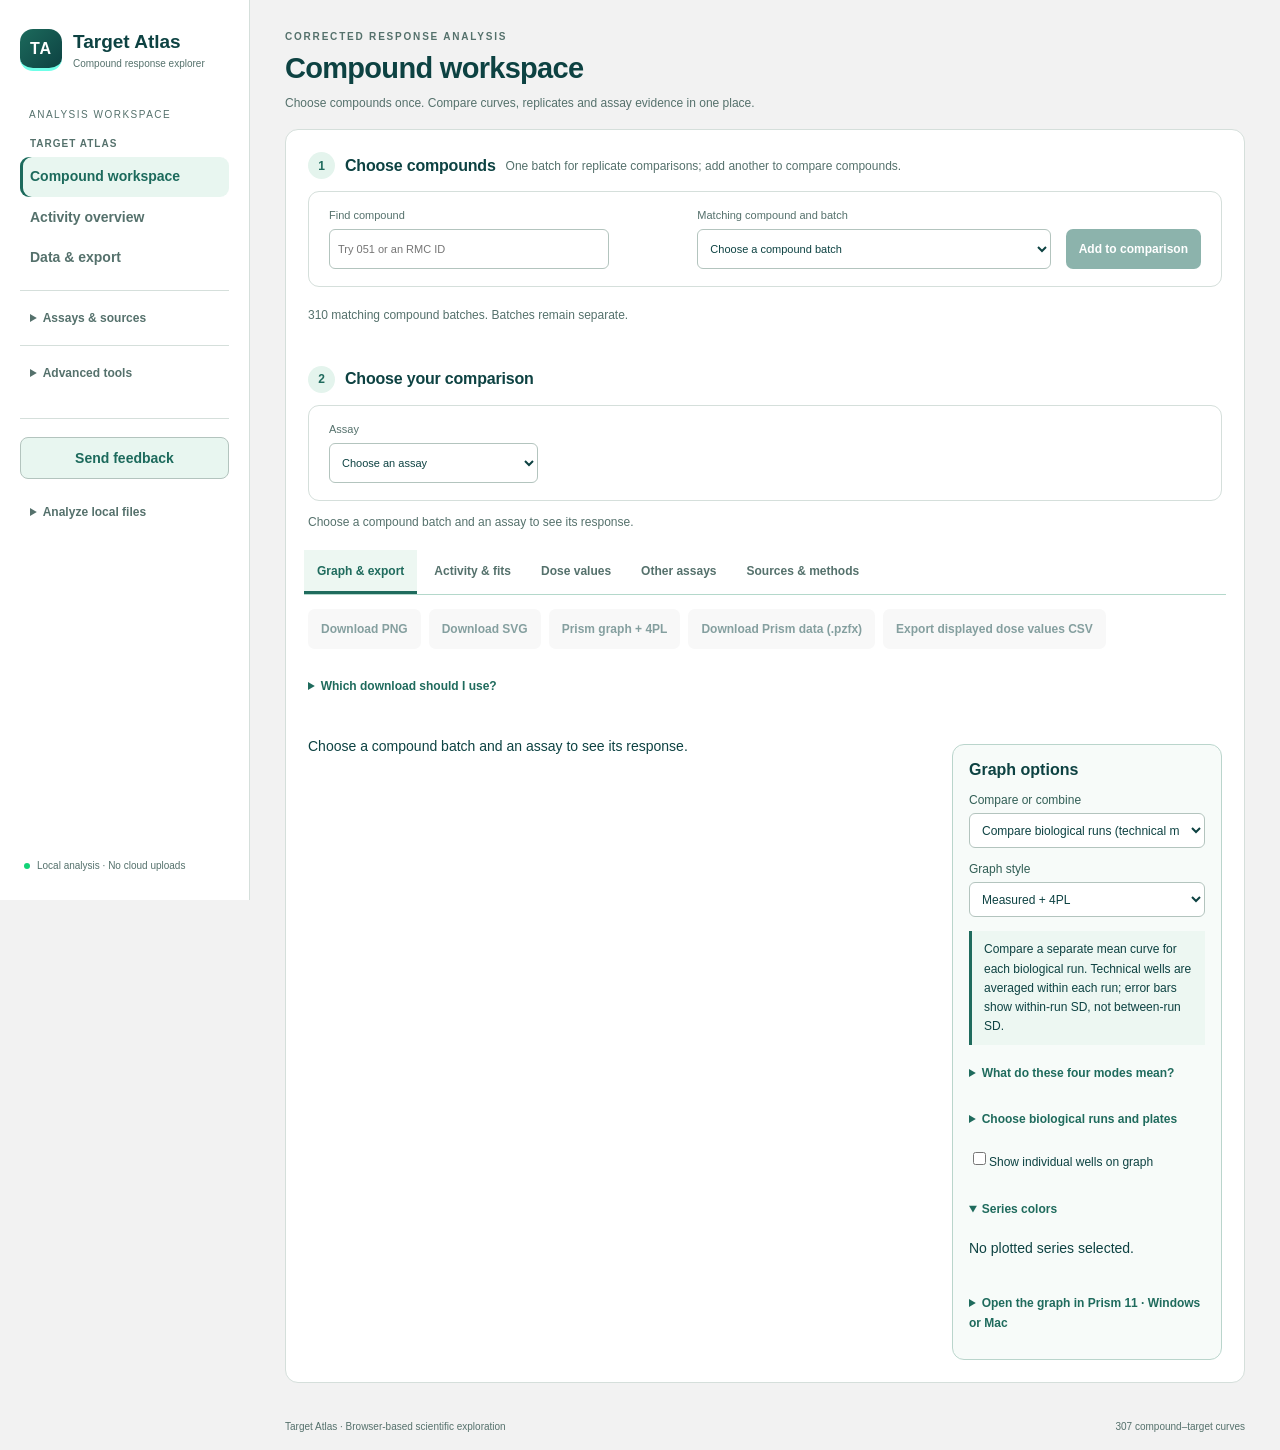
==== commit d97f789a: "Clarify replicate choices, fit review, and Prism export workflow" ====
--- a/index.html
+++ b/index.html
@@ -1,6 +1,6 @@
 <!doctype html>
 <html lang="en">
-<head><meta charset="utf-8"><meta name="viewport" content="width=device-width,initial-scale=1"><title>Target Atlas</title><link rel="stylesheet" href="./style.css?v=campaign-comparison-1"><link rel="stylesheet" href="./qc-view.css?v=green-heatmap-1"><link rel="stylesheet" href="./repeat-review.css?v=layout-polish-1"><link rel="stylesheet" href="./instrument-view.css?v=rvmd-palette-1"><link rel="stylesheet" href="./cypa-view.css?v=rvmd-palette-1"><link rel="stylesheet" href="./assays-view.css?v=rvmd-palette-1"><link rel="stylesheet" href="./crosslink-view.css?v=typed-compound-1"><link rel="stylesheet" href="./compound-batches.css?v=filtered-search-1"><link rel="stylesheet" href="./batch-comparison.css?v=rvmd-palette-1"><link rel="stylesheet" href="./data-export-view.css?v=aligned-filters-1"><link rel="stylesheet" href="./data-sources.css?v=rvmd-palette-1"><link rel="stylesheet" href="./scientist-start.css?v=layout-polish-1"><link rel="stylesheet" href="./feedback.css?v=rvmd-palette-1"><link rel="stylesheet" href="./compound-graphs.css?v=axis-menus-1"><link rel="stylesheet" href="./workspace.css?v=replicate-guide-1"></head>
+<head><meta charset="utf-8"><meta name="viewport" content="width=device-width,initial-scale=1"><title>Target Atlas</title><link rel="stylesheet" href="./style.css?v=campaign-comparison-1"><link rel="stylesheet" href="./qc-view.css?v=green-heatmap-1"><link rel="stylesheet" href="./repeat-review.css?v=layout-polish-1"><link rel="stylesheet" href="./instrument-view.css?v=rvmd-palette-1"><link rel="stylesheet" href="./cypa-view.css?v=rvmd-palette-1"><link rel="stylesheet" href="./assays-view.css?v=rvmd-palette-1"><link rel="stylesheet" href="./crosslink-view.css?v=typed-compound-1"><link rel="stylesheet" href="./compound-batches.css?v=filtered-search-1"><link rel="stylesheet" href="./batch-comparison.css?v=rvmd-palette-1"><link rel="stylesheet" href="./data-export-view.css?v=aligned-filters-1"><link rel="stylesheet" href="./data-sources.css?v=rvmd-palette-1"><link rel="stylesheet" href="./scientist-start.css?v=layout-polish-1"><link rel="stylesheet" href="./feedback.css?v=rvmd-palette-1"><link rel="stylesheet" href="./compound-graphs.css?v=axis-menus-1"><link rel="stylesheet" href="./workspace.css?v=review-clarity-1"></head>
 <body>
 <aside class="sidebar">
   <a href="#" class="brand"><span class="brand-mark">TA</span><span>Target Atlas<small>Compound response explorer</small></span></a>
@@ -82,7 +82,7 @@
   <footer>Target Atlas · Browser-based scientific exploration <span id="footerStats"></span></footer>
 </main>
 <div id="tooltip" class="tooltip" role="tooltip" hidden></div>
-<script src="./graph-format.js?v=prism-axes-1"></script><script src="./parse.js?v=redteam-1"></script><script src="./client.js?v=redteam-1"></script><script src="./potency.js?v=rep2-gds-parameters-1"></script><script src="./overview-details.js?v=benchling-id-1"></script><script src="./exports.js?v=benchling-id-1"></script><script src="./plate-qc.js?v=rep2-gds-parameters-1"></script><script src="./qc-view.js?v=green-heatmap-1"></script><script src="./repeat-review.js?v=layout-polish-1"></script><script src="./instrument-view.js?v=rvmd-palette-1"></script><script src="./assays-view.js?v=compound-management-1"></script><script src="./cypa-view.js?v=prism-availability-1"></script><script src="./normalization-view.js?v=rep2-gds-parameters-1"></script><script src="./selectivity-view.js?v=biological-graphs-1"></script><script src="./orientation-mapping.js?v=orientation-ratio-config-2"></script><script src="./orientation-view.js?v=prism-guidelines-1"></script><script src="./crosslink-hits.js?v=compound-management-1"></script><script src="./crosslink-compare.js?v=rvmd-palette-1"></script><script src="./crosslink-view.js?v=workspace-1"></script><script src="./engine.js?v=redteam-1"></script><script src="./selectivity-identity.js?v=same-batch-1"></script><script src="./compound-batches.js?v=compound-management-1"></script><script src="./data-catalog.js?v=benchling-id-1"></script><script src="./data-export-view.js?v=benchling-id-1"></script><script src="./data-sources.js?v=benchling-id-1"></script><script src="./batch-comparison.js?v=compound-management-2"></script><script src="./compound-graphs.js?v=redteam-1"></script><script src="./classification-counts.js?v=classification-list-1"></script><script src="./campaign-comparison.js?v=campaign-comparison-1"></script><script src="./prism-export.js?v=column-guide-1"></script><script src="./prism-native.js?v=redteam-1"></script><script src="./graph-options.js?v=replicate-guide-1"></script><script src="./run-comparison.js?v=replicate-guide-1"></script><script src="./biological-graphs.js?v=prism-guidelines-1"></script><script src="./app.js?v=redteam-1"></script>
+<script src="./graph-format.js?v=prism-axes-1"></script><script src="./parse.js?v=redteam-1"></script><script src="./client.js?v=redteam-1"></script><script src="./potency.js?v=rep2-gds-parameters-1"></script><script src="./overview-details.js?v=benchling-id-1"></script><script src="./exports.js?v=benchling-id-1"></script><script src="./plate-qc.js?v=rep2-gds-parameters-1"></script><script src="./qc-view.js?v=green-heatmap-1"></script><script src="./repeat-review.js?v=layout-polish-1"></script><script src="./instrument-view.js?v=rvmd-palette-1"></script><script src="./assays-view.js?v=compound-management-1"></script><script src="./cypa-view.js?v=review-clarity-1"></script><script src="./normalization-view.js?v=rep2-gds-parameters-1"></script><script src="./selectivity-view.js?v=biological-graphs-1"></script><script src="./orientation-mapping.js?v=orientation-ratio-config-2"></script><script src="./orientation-view.js?v=prism-guidelines-1"></script><script src="./crosslink-hits.js?v=compound-management-1"></script><script src="./crosslink-compare.js?v=rvmd-palette-1"></script><script src="./crosslink-view.js?v=workspace-1"></script><script src="./engine.js?v=redteam-1"></script><script src="./selectivity-identity.js?v=same-batch-1"></script><script src="./compound-batches.js?v=compound-management-1"></script><script src="./data-catalog.js?v=benchling-id-1"></script><script src="./data-export-view.js?v=benchling-id-1"></script><script src="./data-sources.js?v=benchling-id-1"></script><script src="./batch-comparison.js?v=compound-management-2"></script><script src="./compound-graphs.js?v=redteam-1"></script><script src="./classification-counts.js?v=classification-list-1"></script><script src="./campaign-comparison.js?v=campaign-comparison-1"></script><script src="./prism-export.js?v=column-guide-1"></script><script src="./prism-native.js?v=review-clarity-1"></script><script src="./graph-options.js?v=review-clarity-1"></script><script src="./run-comparison.js?v=review-clarity-1"></script><script src="./biological-graphs.js?v=prism-guidelines-1"></script><script src="./app.js?v=redteam-1"></script>
 <script src="./scientist-start.js?v=workspace-1"></script>
 <script src="./feedback-config.js?v=feedback-1"></script>
 <script src="./feedback.js?v=benchling-id-1"></script>
--- a/workspace.css
+++ b/workspace.css
@@ -3,8 +3,8 @@
 @media(max-width:850px){.sidebar .workspace-label{display:none}.sidebar nav{width:100%;display:block}.workspace-primary{display:flex;flex-wrap:wrap;gap:4px}.workspace-primary h2{display:none}.workspace-primary .nav-item{width:auto;flex:1;justify-content:center;text-align:center}.nav-tools{margin:5px 0;padding:0}.nav-tools .nav-item{width:100%}.sidebar .upload-tools,.sidebar .local-tag{display:none}.sidebar .atlas-skip:not(:focus){position:absolute;left:-10000px}.sidebar .atlas-feedback-entry{margin-top:8px}.run-comparison-view .run-panel{padding:15px}.run-panel .run-options,.run-panel .run-options:has(#runConditionField:not([hidden])){grid-template-columns:repeat(2,minmax(0,1fr))}}
 @media(max-width:500px){.run-panel .run-options,.run-panel .run-options:has(#runConditionField:not([hidden])){grid-template-columns:1fr}.workspace-step small{flex-basis:100%}.workspace-tabs{display:grid;grid-template-columns:repeat(2,minmax(0,1fr));margin:16px 0 0}.workspace-tabs button{padding:10px 8px;text-align:left}.workspace-detail-controls{gap:10px}.run-panel .run-picker{gap:10px}.workspace-primary .nav-item{font-size:11px;padding:10px 7px}.workspace-step{margin-top:4px}.workspace-evidence-batch .assay-two-col{display:block}}
 /* Graph controls stay beside the figure; on narrow screens they sit directly above it. */
-.graph-with-options{display:grid;grid-template-columns:minmax(0,1fr) 270px;gap:20px;align-items:start}.graph-with-options>.graph-options{grid-column:2;grid-row:1;position:sticky;top:16px;max-height:calc(100vh - 32px);overflow:auto}.graph-with-options>.graph-scroll,.graph-with-options>.cypa-plot{grid-column:1;grid-row:1;min-width:0}.graph-options{border:1px solid #bad5cc;border-radius:12px;background:#f7fbf9;padding:16px;display:flex;flex-direction:column;gap:14px;min-width:0}.graph-options h3{font-size:16px;margin:0}.graph-options>label{display:flex;flex-direction:column;gap:6px;font-size:12px;color:#315e55}.graph-options select{width:100%;min-width:0;max-width:100%;font-size:12px}.graph-options .check{flex-direction:row;align-items:center;gap:8px}.graph-options .check input{width:auto}.graph-options .workspace-mode-help{margin:0;font-size:12px}.graph-options .workspace-detail-controls{display:flex;flex-direction:column;gap:12px}.graph-options .workspace-detail-controls>details{min-width:0;width:100%}.graph-options .run-choices{display:flex;flex-direction:column;padding:8px;gap:10px}.graph-options .run-choices label{font-size:12px}.graph-options summary{cursor:pointer;color:#1f6b5d;font-size:12px;font-weight:600}.graph-color-list{display:flex;flex-direction:column;gap:12px;margin:12px 0}.graph-color-list label{display:flex;gap:10px;align-items:center;font-size:11px;overflow-wrap:anywhere}.graph-color-list input[type=color]{padding:2px;width:40px;min-width:40px;height:34px;cursor:pointer}.graph-colors button{font-size:12px;padding:8px 12px}.graph-options .section-note{font-size:11px}.graph-with-options .editable-graph{min-width:0}.graph-with-options svg{max-width:100%;height:auto}.cypa-graph-note{font-size:12px;color:#55716c}
-@media(max-width:1100px){.graph-with-options{grid-template-columns:minmax(0,1fr)}.graph-with-options>.graph-options{grid-column:1;grid-row:1;position:static;max-height:none;display:grid;grid-template-columns:repeat(2,minmax(0,1fr))}.graph-with-options>.graph-scroll,.graph-with-options>.cypa-plot{grid-column:1;grid-row:2}.graph-options>h3,.graph-options>.workspace-mode-help,.graph-options>.workspace-detail-controls,.graph-options>.graph-colors,.graph-options>.replicate-mode-guide{grid-column:1/-1}.graph-color-list{display:grid;grid-template-columns:repeat(2,minmax(0,1fr))}}
+.graph-with-options{display:grid;grid-template-columns:minmax(0,1fr) 270px;gap:20px;align-items:start}.graph-with-options>.graph-options{grid-column:2;grid-row:1;position:sticky;top:16px;max-height:calc(100vh - 32px);overflow:auto}.graph-with-options>.graph-result,.graph-with-options>.graph-scroll,.graph-with-options>.cypa-plot{grid-column:1;grid-row:1;min-width:0}.graph-options{border:1px solid #bad5cc;border-radius:12px;background:#f7fbf9;padding:16px;display:flex;flex-direction:column;gap:14px;min-width:0}.graph-options h3{font-size:16px;margin:0}.graph-options>label{display:flex;flex-direction:column;gap:6px;font-size:12px;color:#315e55}.graph-options select{width:100%;min-width:0;max-width:100%;font-size:12px}.graph-options .check{flex-direction:row;align-items:center;gap:8px}.graph-options .check input{width:auto}.graph-options .workspace-mode-help{margin:0;font-size:12px}.graph-options .workspace-detail-controls{display:flex;flex-direction:column;gap:12px}.graph-options .workspace-detail-controls>details{min-width:0;width:100%}.graph-options .run-choices{display:flex;flex-direction:column;padding:8px;gap:10px}.graph-options .run-choices label{font-size:12px}.graph-options summary{cursor:pointer;color:#1f6b5d;font-size:12px;font-weight:600}.graph-color-list{display:flex;flex-direction:column;gap:12px;margin:12px 0}.graph-color-list label{display:flex;gap:10px;align-items:center;font-size:11px;overflow-wrap:anywhere}.graph-color-list input[type=color]{padding:2px;width:40px;min-width:40px;height:34px;cursor:pointer}.graph-colors button{font-size:12px;padding:8px 12px}.graph-options .section-note{font-size:11px}.graph-with-options .editable-graph{min-width:0}.graph-with-options svg{max-width:100%;height:auto}.cypa-graph-note{font-size:12px;color:#55716c}
+@media(max-width:1100px){.graph-with-options{grid-template-columns:minmax(0,1fr)}.graph-with-options>.graph-options{grid-column:1;grid-row:1;position:static;max-height:none;display:grid;grid-template-columns:repeat(2,minmax(0,1fr))}.graph-with-options>.graph-result,.graph-with-options>.graph-scroll,.graph-with-options>.cypa-plot{grid-column:1;grid-row:2}.graph-options>h3,.graph-options>.workspace-mode-help,.graph-options>.workspace-detail-controls,.graph-options>.graph-colors,.graph-options>.replicate-mode-guide{grid-column:1/-1}.graph-color-list{display:grid;grid-template-columns:repeat(2,minmax(0,1fr))}}
 @media(max-width:500px){.graph-with-options>.graph-options{display:flex}.graph-color-list{display:flex}.graph-options{padding:12px}}
 .graph-with-options .cypa-plot svg{max-height:none}
 .prism-handoff{font-size:12px;line-height:1.6}.prism-handoff p{margin:10px 0}
@@ -15,3 +15,5 @@
 .prism-export-notice{border-left:4px solid #1f6b5d;background:#edf7f2;padding:12px 16px;margin:12px 0}.prism-export-notice p{margin:0 0 10px;overflow-wrap:anywhere}.prism-export-notice .graph-downloads{flex-wrap:wrap}
 
 .replicate-mode-guide{font-size:12px;line-height:1.6;min-width:0}.replicate-mode-guide summary{padding:5px 0}.replicate-mode-guide p{margin:10px 0}.replicate-mode-guide section{border-top:1px solid #bad5cc;padding-top:10px;margin-top:12px}.replicate-mode-guide h4{font-size:12px;line-height:1.5;margin:0;color:#174e44}.replicate-mode-guide section p{margin-top:5px}
+
+.prism-export-guide{font-size:12px;line-height:1.6;margin:12px 0 18px}.prism-export-guide summary{cursor:pointer;color:#1f6b5d;font-weight:600}.prism-download-steps:not(:empty){border:1px solid #bad5cc;border-radius:10px;background:#f7fbf9;padding:14px;margin:12px 0;overflow-wrap:anywhere}.prism-download-steps li,.prism-handoff li{margin:8px 0}.prism-download-steps ol,.prism-handoff ol{padding-left:22px}.graph-result{min-width:0}.graph-result .workspace-mode-help p{margin:6px 0}.graph-result .workspace-mode-help button{font-size:12px;padding:7px 10px}.graph-result .workspace-mode-help li{overflow-wrap:anywhere}
